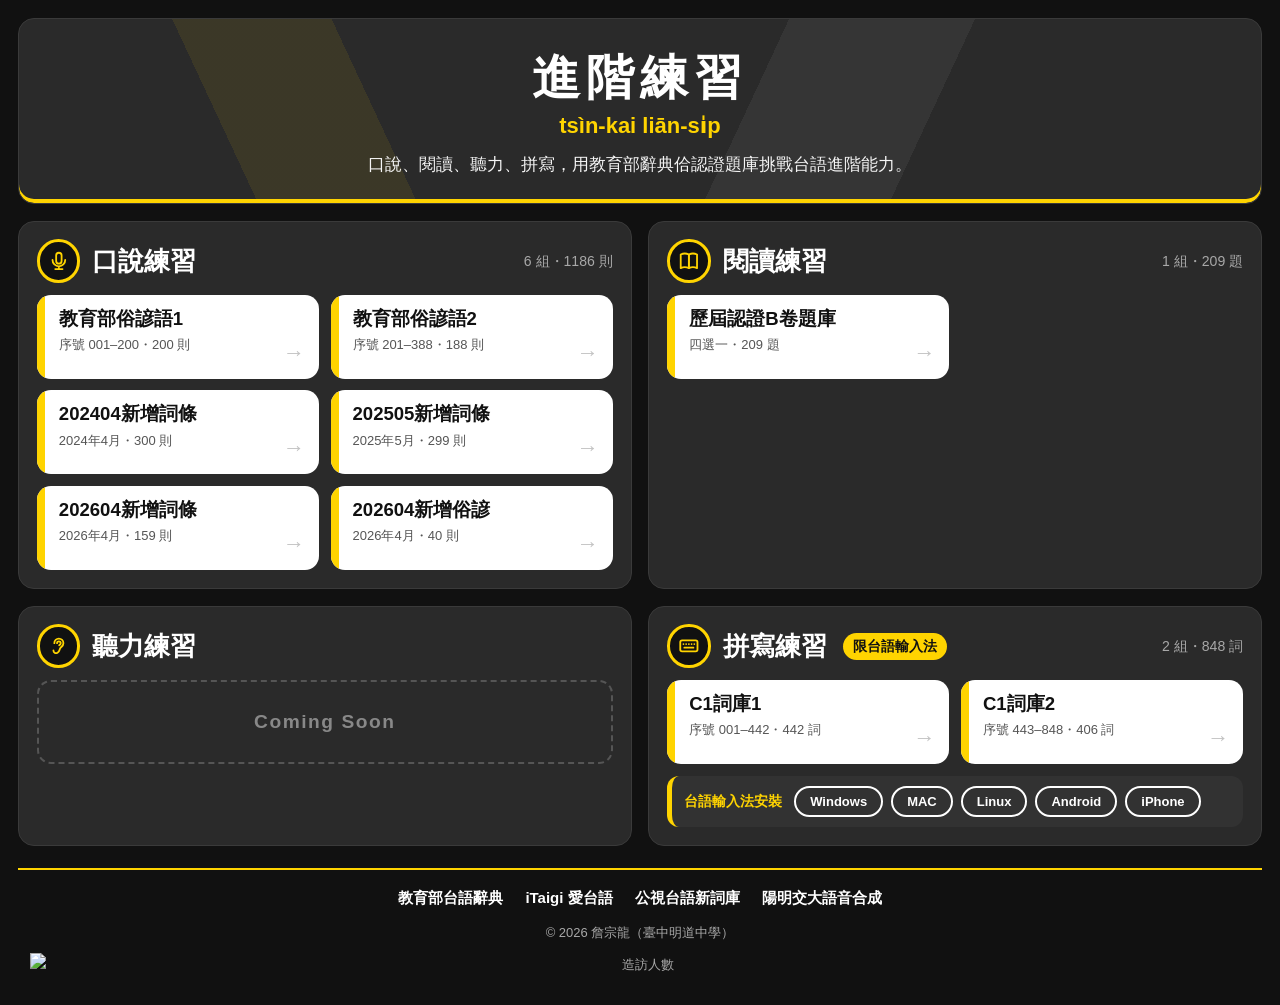
==== index.html @ 03db91c3 "進階練習 v1：從 Google Sites 移植口說／閱讀／拼寫九個練習，黑黃白主視覺入口與遊戲頁 Co-Authored-By: Claude Opus 5.5 <noreply@anthropi" ====
<!DOCTYPE html>
<!--
  【著作權聲明】
  進階練習 — 宗龍的台語課「進階練習」入口：口說、閱讀、聽力、拼寫
  各練習之詞條、俗諺與錄音參考教育部《臺灣台語常用詞辭典》，其著作權屬原權利人。
  本網頁之程式碼、版面與教案設計 Copyright © 2026 詹宗龍（臺中明道中學）. All rights reserved.
  僅供非營利之教育教學使用；未經著作權人書面授權，不得重製、改作、散布或修改本網頁之全部或一部分。
-->
<html lang="zh-TW">
<head>
<meta charset="UTF-8">
<meta name="viewport" content="width=device-width, initial-scale=1.0">
<meta name="author" content="詹宗龍（臺中明道中學）">
<meta name="copyright" content="© 2026 詹宗龍（臺中明道中學）。保留一切權利。">
<meta name="description" content="宗龍的台語課 進階練習：教育部俗諺語、辭典新增詞條口說練習，歷屆認證B卷閱讀，C1詞庫拼寫。">
<title>進階練習｜宗龍的台語課</title>
<link rel="icon" href="data:image/svg+xml,%3Csvg xmlns=%22http://www.w3.org/2000/svg%22 viewBox=%220 0 64 64%22%3E%3Crect width=%2264%22 height=%2264%22 rx=%2212%22 fill=%22%23111%22/%3E%3Crect x=%224%22 y=%224%22 width=%2256%22 height=%2256%22 rx=%2210%22 fill=%22none%22 stroke=%22%23FFD400%22 stroke-width=%224%22/%3E%3Ctext x=%2232%22 y=%2246%22 font-size=%2234%22 font-weight=%22700%22 text-anchor=%22middle%22 fill=%22%23FFD400%22%3E%E9%80%B2%3C/text%3E%3C/svg%3E">
<link href="https://tauhu.tw/tauhu-oo.css" rel="stylesheet">
<style>
:root{--black:#111111;--yellow:#FFD400;--white:#FFFFFF;--gray:#2A2A2A;--light:#F5F5F5;--muted:#A8A8A8}
*{box-sizing:border-box}
html,body{margin:0}
body{background:var(--black);color:var(--white);font-family:'tauhu-oo',"Noto Sans TC","Microsoft JhengHei","PingFang TC",sans-serif;line-height:1.5}
.wrap{width:100%;max-width:none;margin:0;padding:clamp(10px,1.4vw,28px)}
header.top{position:relative;overflow:hidden;text-align:center;padding:clamp(16px,2.4vw,34px) 14px clamp(14px,2vw,28px);border-radius:16px;
  background:linear-gradient(115deg,transparent 0 58%,rgba(255,255,255,.05) 58% 72%,transparent 72%),linear-gradient(245deg,transparent 0 70%,rgba(255,212,0,.08) 70% 82%,transparent 82%),var(--gray);
  border:1px solid #3a3a3a;box-shadow:inset 0 -4px 0 var(--yellow)}
header.top h1{margin:0;font-size:clamp(30px,5vw,48px);font-weight:900;line-height:1.15;letter-spacing:.12em}
header.top .roma{display:block;margin-top:4px;color:var(--yellow);font-weight:700;font-size:clamp(15px,2.2vw,22px)}
header.top p{margin:10px auto 0;max-width:46em;color:var(--light);font-size:clamp(14px,1.6vw,17px);text-wrap:balance}
.ph{display:inline-block}
.cats{display:grid;grid-template-columns:repeat(2,minmax(0,1fr));gap:clamp(12px,1.3vw,24px);margin-top:clamp(12px,1.3vw,24px)}
.cat{background:var(--gray);border:1px solid #3a3a3a;border-radius:16px;padding:clamp(14px,1.4vw,26px);display:flex;flex-direction:column;gap:12px}
.cat h2{display:flex;align-items:center;gap:12px;margin:0;font-size:clamp(20px,2vw,30px);font-weight:900}
.cat h2 .ic{flex:none;width:clamp(42px,3.4vw,60px);height:clamp(42px,3.4vw,60px);border-radius:50%;background:var(--black);border:3px solid var(--yellow);display:grid;place-items:center}
.cat h2 .ic svg{width:58%;height:58%;fill:none;stroke:var(--yellow);stroke-width:2;stroke-linecap:round;stroke-linejoin:round}
.cat h2 .n{margin-left:auto;color:var(--muted);font-size:.55em;font-weight:400}
.badge{display:inline-block;background:var(--yellow);color:var(--black);font-size:.55em;font-weight:900;padding:3px 10px;border-radius:999px;margin-left:4px}
.list{display:grid;grid-template-columns:repeat(auto-fill,minmax(clamp(200px,15vw,320px),1fr));gap:clamp(8px,.9vw,16px)}
a.card{position:relative;display:flex;flex-direction:column;gap:4px;min-height:84px;padding:12px 40px 12px 22px;border-radius:14px;background:var(--white);color:var(--black);
  text-decoration:none;transition:transform .15s,background .15s,box-shadow .15s;overflow:hidden}
a.card::before{content:"";position:absolute;left:0;top:0;bottom:0;width:8px;background:var(--yellow)}
a.card .t{font-size:clamp(18px,1.45vw,28px);font-weight:900;line-height:1.3}
a.card .s{font-size:clamp(13px,.95vw,18px);color:#555}
a.card .go{position:absolute;right:14px;bottom:10px;font-size:22px;opacity:.25}
a.card:hover,a.card:focus-visible{transform:translateY(-4px);background:var(--yellow);box-shadow:0 10px 22px rgba(0,0,0,.45);outline:none}
a.card:hover .s{color:#333}
.soon{display:flex;align-items:center;justify-content:center;min-height:84px;border:2px dashed #555;border-radius:14px;color:#888;font-size:clamp(18px,1.5vw,28px);font-weight:900;letter-spacing:.08em}
.ime{display:flex;flex-wrap:wrap;align-items:center;gap:8px;padding:10px 12px;border-radius:12px;background:rgba(255,255,255,.04);border-left:5px solid var(--yellow)}
.ime .lb{font-weight:900;color:var(--yellow);margin-right:4px;font-size:clamp(14px,1vw,19px)}
.ime a{border:2px solid var(--white);color:var(--white);text-decoration:none;font-weight:700;font-size:clamp(13px,.95vw,17px);padding:4px 14px;border-radius:999px;transition:background .15s,color .15s}
.ime a:hover{background:var(--white);color:var(--black)}
footer{margin-top:22px;padding:14px 12px 4px;border-top:2px solid var(--yellow);color:var(--muted);font-size:13px;line-height:1.8;text-align:center}
.links{display:flex;flex-wrap:wrap;justify-content:center;gap:8px 22px;margin-bottom:8px}
.links a{color:var(--white);font-size:clamp(15px,1vw,19px);font-weight:700;text-decoration:none;border-bottom:2px solid transparent}
.links a:hover{color:var(--yellow);border-bottom-color:var(--yellow)}
.counter{display:block;margin:8px auto 0;height:30px}
@media (max-width:900px){.cats{grid-template-columns:1fr}}
@media (max-width:520px){.list{grid-template-columns:1fr}a.card{min-height:70px}}
</style>
</head>
<body>
<div class="wrap">
  <header class="top">
    <h1>進階練習</h1>
    <span class="roma">tsìn-kai liān-si̍p</span>
    <p><span class="ph">口說、閱讀、聽力、拼寫，</span><span class="ph">用教育部辭典佮認證題庫</span><span class="ph">挑戰台語進階能力。</span></p>
  </header>
  <div class="cats">
  <section class="cat" id="speak">
    <h2><span class="ic"><svg viewBox="0 0 24 24"><path d="M12 3a3 3 0 0 1 3 3v6a3 3 0 0 1-6 0V6a3 3 0 0 1 3-3z"/><path d="M5 11a7 7 0 0 0 14 0M12 18v3M8 21h8"/></svg></span>口說練習<span class="n">6 組・1186 則</span></h2>
    <div class="list">
      <a class="card" href="speak/proverb-1.html"><span class="t">教育部俗諺語1</span><span class="s">序號 001–200・200 則</span><span class="go">→</span></a>
      <a class="card" href="speak/proverb-2.html"><span class="t">教育部俗諺語2</span><span class="s">序號 201–388・188 則</span><span class="go">→</span></a>
      <a class="card" href="speak/new-202404.html"><span class="t">202404新增詞條</span><span class="s">2024年4月・300 則</span><span class="go">→</span></a>
      <a class="card" href="speak/new-202505.html"><span class="t">202505新增詞條</span><span class="s">2025年5月・299 則</span><span class="go">→</span></a>
      <a class="card" href="speak/new-202604.html"><span class="t">202604新增詞條</span><span class="s">2026年4月・159 則</span><span class="go">→</span></a>
      <a class="card" href="speak/proverb-202604.html"><span class="t">202604新增俗諺</span><span class="s">2026年4月・40 則</span><span class="go">→</span></a>
    </div>
  </section>
  <section class="cat" id="read">
    <h2><span class="ic"><svg viewBox="0 0 24 24"><path d="M3 5c3-1.5 6-1.5 9 0v15c-3-1.5-6-1.5-9 0z"/><path d="M21 5c-3-1.5-6-1.5-9 0v15c3-1.5 6-1.5 9 0z"/></svg></span>閱讀練習<span class="n">1 組・209 題</span></h2>
    <div class="list">
      <a class="card" href="read/cert-b-1.html"><span class="t">歷屆認證B卷題庫</span><span class="s">四選一・209 題</span><span class="go">→</span></a>
    </div>
  </section>
  <section class="cat" id="listen">
    <h2><span class="ic"><svg viewBox="0 0 24 24"><path d="M7 9a5 5 0 0 1 10 0c0 3-2.5 4-3.5 5.5S13 18 10.5 19.5 6 19 6 17"/><path d="M10 9a2 2 0 0 1 4 0c0 1.2-1 1.6-1.6 2.3"/></svg></span>聽力練習</h2>
    <div class="soon">Coming Soon</div>
  </section>
  <section class="cat" id="spell">
    <h2><span class="ic"><svg viewBox="0 0 24 24"><rect x="2.5" y="6" width="19" height="12" rx="2"/><path d="M6 10h.01M9 10h.01M12 10h.01M15 10h.01M18 10h.01M7 14h10"/></svg></span>拼寫練習<span class="badge">限台語輸入法</span><span class="n">2 組・848 詞</span></h2>
    <div class="list">
      <a class="card" href="spell/c1-1.html"><span class="t">C1詞庫1</span><span class="s">序號 001–442・442 詞</span><span class="go">→</span></a>
      <a class="card" href="spell/c1-2.html"><span class="t">C1詞庫2</span><span class="s">序號 443–848・406 詞</span><span class="go">→</span></a>
    </div>
    <div class="ime"><span class="lb">台語輸入法安裝</span><a href="http://language.moe.gov.tw/sujip/EduTaigi-v1.3.2.0.zip" target="_blank" rel="noopener">Windows</a><a href="http://language.moe.gov.tw/sujip/TaiwaneseTaigi-1.6.1.147.dmg" target="_blank" rel="noopener">MAC</a><a href="http://language.moe.gov.tw/sujip/tlim2.tar.gz" target="_blank" rel="noopener">Linux</a><a href="https://play.google.com/store/apps/details?id=tw.moe.taiwanese.taigi&hl=zh_TW" target="_blank" rel="noopener">Android</a><a href="https://apps.apple.com/tw/app/%E5%8F%B0%E8%AA%9E%E8%BC%B8%E5%85%A5%E6%B3%95/id6758265944" target="_blank" rel="noopener">iPhone</a></div>
  </section>
  </div>
  <footer>
    <div class="links"><a href="https://sutian.moe.edu.tw/zh-hant/" target="_blank" rel="noopener">教育部台語辭典</a><a href="https://itaigi.tw/k/%E5%8F%B0%E8%AA%9E/" target="_blank" rel="noopener">iTaigi 愛台語</a><a href="https://www.taigitv.org.tw/taigi-words" target="_blank" rel="noopener">公視台語新詞庫</a><a href="http://tts001.ivoice.tw:8804/" target="_blank" rel="noopener">陽明交大語音合成</a></div>
    <div>© 2026 詹宗龍（臺中明道中學）</div>
    <img class="counter" src="https://visitcounter.charliemoomoo.workers.dev/badge/tsongliongtaigi" alt="造訪人數">
  </footer>
</div>
</body>
</html>
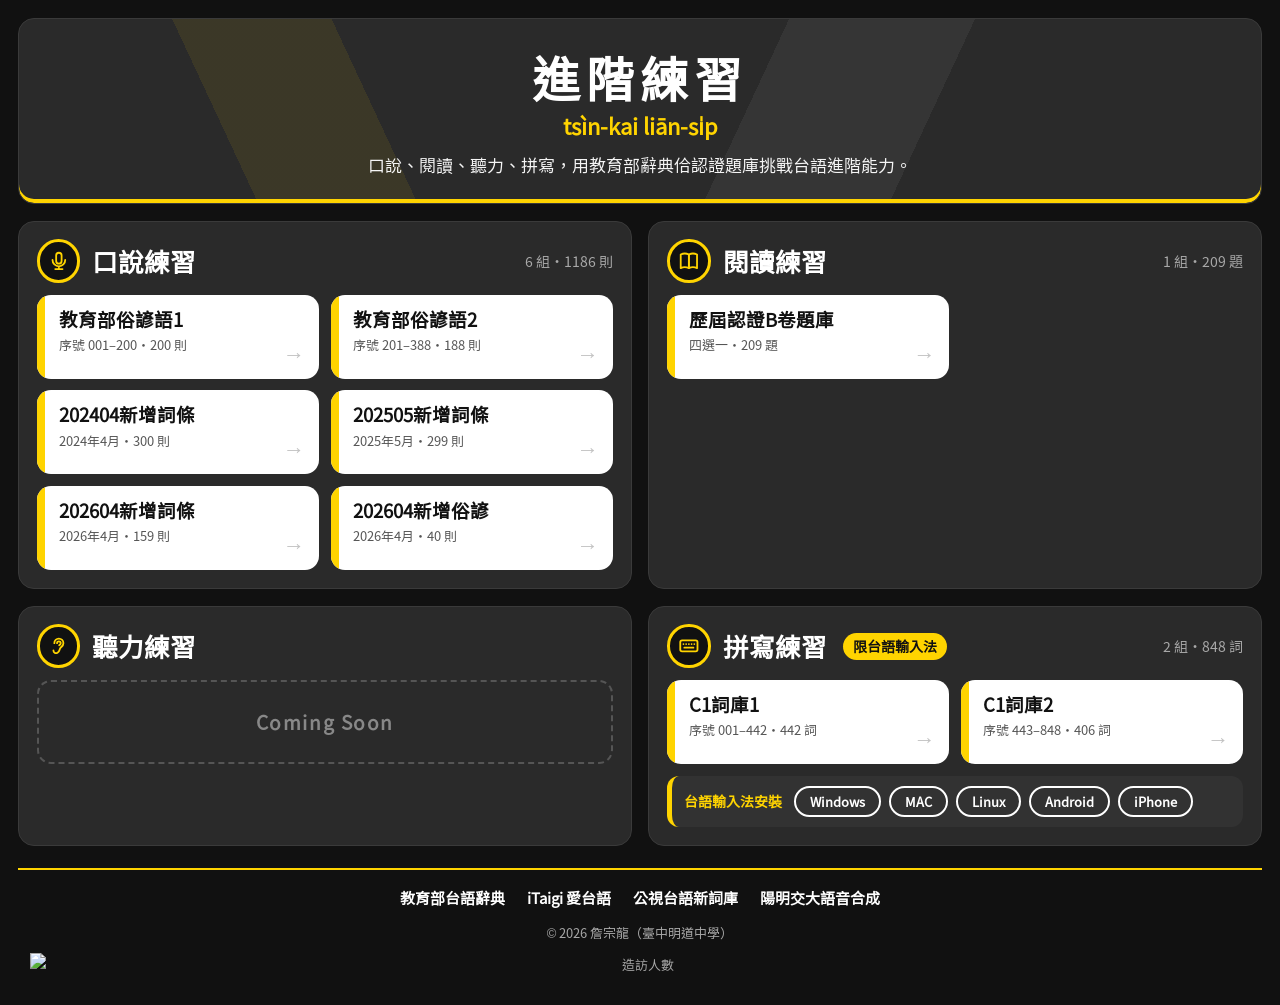
==== commit 0bd64f9c: "v3：關鍵詞拿掉底線、Sites 嵌入時錄音改開新分頁（停在同題）、手機版面放寬、全站豆腐烏子集字型 Co-Authored-By: Claude Opus 5.5 <noreply@anthropi" ====
--- a/index.html
+++ b/index.html
@@ -3,6 +3,7 @@
   【著作權聲明】
   進階練習 — 宗龍的台語課「進階練習」入口：口說、閱讀、聽力、拼寫
   各練習之詞條、俗諺與錄音參考教育部《臺灣台語常用詞辭典》，其著作權屬原權利人。
+  字型：豆腐烏 Tauhu Oo 20.05 子集（https://tauhu.tw/ ，SIL Open Font License 1.1，見 fonts/OFL.txt），全站文字一律使用。
   本網頁之程式碼、版面與教案設計 Copyright © 2026 詹宗龍（臺中明道中學）. All rights reserved.
   僅供非營利之教育教學使用；未經著作權人書面授權，不得重製、改作、散布或修改本網頁之全部或一部分。
 -->
@@ -15,12 +16,14 @@
 <meta name="description" content="宗龍的台語課 進階練習：教育部俗諺語、辭典新增詞條口說練習，歷屆認證B卷閱讀，C1詞庫拼寫。">
 <title>進階練習｜宗龍的台語課</title>
 <link rel="icon" href="data:image/svg+xml,%3Csvg xmlns=%22http://www.w3.org/2000/svg%22 viewBox=%220 0 64 64%22%3E%3Crect width=%2264%22 height=%2264%22 rx=%2212%22 fill=%22%23111%22/%3E%3Crect x=%224%22 y=%224%22 width=%2256%22 height=%2256%22 rx=%2210%22 fill=%22none%22 stroke=%22%23FFD400%22 stroke-width=%224%22/%3E%3Ctext x=%2232%22 y=%2246%22 font-size=%2234%22 font-weight=%22700%22 text-anchor=%22middle%22 fill=%22%23FFD400%22%3E%E9%80%B2%3C/text%3E%3C/svg%3E">
+<link rel="preload" href="fonts/tauhu-site.woff2" as="font" type="font/woff2" crossorigin>
+<link rel="stylesheet" href="fonts/tauhu-site.css">
 <link href="https://tauhu.tw/tauhu-oo.css" rel="stylesheet">
 <style>
 :root{--black:#111111;--yellow:#FFD400;--white:#FFFFFF;--gray:#2A2A2A;--light:#F5F5F5;--muted:#A8A8A8}
 *{box-sizing:border-box}
 html,body{margin:0}
-body{background:var(--black);color:var(--white);font-family:'tauhu-oo',"Noto Sans TC","Microsoft JhengHei","PingFang TC",sans-serif;line-height:1.5}
+body{background:var(--black);color:var(--white);font-family:"TauhuSite",'tauhu-oo',"Noto Sans TC","Microsoft JhengHei","PingFang TC",sans-serif;line-height:1.5}
 .wrap{width:100%;max-width:none;margin:0;padding:clamp(10px,1.4vw,28px)}
 header.top{position:relative;overflow:hidden;text-align:center;padding:clamp(16px,2.4vw,34px) 14px clamp(14px,2vw,28px);border-radius:16px;
   background:linear-gradient(115deg,transparent 0 58%,rgba(255,255,255,.05) 58% 72%,transparent 72%),linear-gradient(245deg,transparent 0 70%,rgba(255,212,0,.08) 70% 82%,transparent 82%),var(--gray);
--- a/fonts/tauhu-site.css
+++ b/fonts/tauhu-site.css
@@ -0,0 +1,4 @@
+/*! fonts/tauhu-site.css — 進階練習全站字型 — © 2026 詹宗龍（臺中明道中學）
+ * 字型：豆腐烏 Tauhu Oo 20.05 子集（https://tauhu.tw/ ，SIL Open Font License 1.1，見 OFL.txt），子集另名 TauhuSite。 */
+@font-face{font-family:"TauhuSite";src:url(tauhu-site.woff2) format("woff2");font-weight:400;font-style:normal;font-display:block;
+  unicode-range:U+20-7E,U+C0,U+C2,U+CD-CE,U+D2,U+D4,U+E0-E2,U+E8-EA,U+EC-EE,U+F2-F4,U+F9-FB,U+100-101,U+112-113,U+12B,U+144,U+14C-14D,U+16A-16B,U+1F9,U+300,U+302,U+304,U+306,U+30B-30D,U+358,U+2013-2014,U+201C-201D,U+2026,U+2500,U+3001-3002,U+3008-3011,U+30FB,U+3127,U+3909,U+39D2,U+39E3,U+3F4E,U+4010,U+4180,U+4599,U+4625,U+463C,U+4E00-4E01,U+4E03,U+4E08-4E0B,U+4E0D,U+4E10-4E11,U+4E14,U+4E16,U+4E18-4E19,U+4E1F,U+4E26,U+4E2A,U+4E2D,U+4E32,U+4E38,U+4E3B,U+4E43,U+4E45,U+4E48,U+4E4B,U+4E4E-4E4F,U+4E52-4E53,U+4E56,U+4E58-4E59,U+4E5D-4E5F,U+4E69,U+4E73,U+4E7E,U+4E82,U+4E86,U+4E88,U+4E8B-4E8C,U+4E91-4E92,U+4E94-4E95,U+4E9B,U+4E9E,U+4EA1,U+4EA4,U+4EA6,U+4EAB-4EAE,U+4EBA,U+4EC0-4EC1,U+4EC6-4EC7,U+4ECA-4ECB,U+4ECD,U+4ED4,U+4ED6-4ED9,U+4EDD,U+4EE3-4EE5,U+4EF0,U+4EF2,U+4EF6,U+4EFB,U+4EFD,U+4EFF,U+4F01,U+4F0A,U+4F0D,U+4F0F,U+4F11,U+4F19,U+4F28,U+4F2F,U+4F34,U+4F36,U+4F38,U+4F3A,U+4F3C,U+4F46-4F48,U+4F4D-4F51,U+4F54-4F55,U+4F57,U+4F5B-4F5C,U+4F60,U+4F63,U+4F6C,U+4F6E,U+4F73,U+4F75,U+4F7B,U+4F7F,U+4F83,U+4F86,U+4F8B,U+4F8D,U+4F97,U+4F9B,U+4F9D,U+4FAE,U+4FBF,U+4FC2-4FC3,U+4FCA,U+4FCD,U+4FCF-4FD0,U+4FD7,U+4FDD,U+4FE1,U+4FEE,U+4FF1,U+4FF3,U+4FF8,U+5006,U+5009,U+500B,U+500D,U+5011-5012,U+5014-5016,U+5018-501A,U+501F,U+5026,U+5028-5029,U+502F,U+503C,U+5047,U+504C,U+504F,U+505A,U+505C-505E,U+5065,U+5074-5077,U+507D,U+5085,U+508D,U+5091,U+5098-5099,U+50A2,U+50B1-50B3,U+50B5,U+50B7,U+50BB,U+50BE,U+50C5,U+50CF,U+50D1,U+50D5,U+50E5,U+50E7,U+50EB,U+50ED,U+50F1,U+50F9,U+50FB,U+5100,U+5102,U+5104,U+5109,U+511F,U+512A,U+5132-5133,U+513C,U+5141,U+5143-5145,U+5147-5149,U+514B-514D,U+5152,U+515C,U+5165,U+5167-5169,U+516B-516E,U+5171,U+5175-5178,U+517C,U+5180,U+5187,U+518A,U+518D,U+5192,U+5197,U+51A0,U+51A4-51A5,U+51AC,U+51B0,U+51B7,U+51C6,U+51CA-51CD,U+51DD,U+51E1,U+51F0,U+51F6,U+51F8-51FA,U+5200-5201,U+5206-5208,U+5211-5212,U+5217,U+521D,U+5223-5225,U+5229,U+5230,U+5236,U+523A-523B,U+5241,U+5243,U+5247,U+5249-524B,U+524D-524E,U+5254,U+5256,U+525B,U+525D,U+5269-526A,U+526E-526F,U+5272,U+5275,U+527E,U+5283,U+5287-5288,U+5291,U+529B,U+529F-52A0,U+52A3,U+52A9-52AA,U+52C1,U+52C7,U+52C9,U+52D2,U+52D5,U+52D8-52D9,U+52DD-52DE,U+52E2,U+52E4-52E5,U+52F5,U+52F8,U+52FB-52FC,U+52FE-52FF,U+5305,U+530F,U+5316-5317,U+5319,U+5320,U+532A,U+532F,U+5339,U+533C,U+5340-5341,U+5343,U+5347-5348,U+534A,U+534C,U+5352,U+5354,U+5357,U+535A,U+535C,U+5360-5361,U+536F-5371,U+5373,U+5375,U+5377-5378,U+537B,U+537F,U+5384,U+539A,U+539D,U+539F,U+53AD,U+53B2,U+53BB,U+53C3,U+53C8,U+53CA-53CB,U+53CD,U+53D4,U+53D6-53D7,U+53DB,U+53E3-53E6,U+53E8-53F0,U+53F2-53F3,U+53F8,U+5401,U+5403-5404,U+5406,U+5408-540A,U+540C-540D,U+540F-5411,U+541B,U+541D-5420,U+5426-5427,U+5429,U+542B,U+542D,U+5435,U+5438-5439,U+543B-543C,U+5440,U+5442,U+5446,U+5448,U+544A,U+5454,U+5462,U+5468,U+5473-5475,U+5478,U+547B-547E,U+5484,U+5487,U+548C,U+5490,U+5492,U+5496,U+549A,U+54A7,U+54AA,U+54AC,U+54B1,U+54B3,U+54BE,U+54C0-54C1,U+54C4,U+54C7,U+54C9,U+54D6,U+54E1,U+54E5-54E6,U+54E8-54EA,U+54ED,U+54FA,U+54FC,U+5505,U+5507,U+550C,U+550F-5510,U+551A,U+552C,U+552E-552F,U+5531,U+5538,U+5543,U+5546,U+5549-554A,U+554F,U+555E-555F,U+5561,U+5564-5566,U+557C,U+5584,U+5587,U+5589-558C,U+5591,U+5594,U+5598-559A,U+559C-559D,U+55A7,U+55AA,U+55AC,U+55AE,U+55BB,U+55C4,U+55C7,U+55CE,U+55D9,U+55E1,U+55E4,U+55E6,U+55F9,U+55FD,U+5606,U+5609,U+5610,U+5616-5617,U+561B,U+561F,U+5629,U+562E,U+5632,U+5634,U+5639,U+5641,U+564C,U+5653,U+5657,U+5662,U+5668,U+566A,U+5671,U+5674,U+5679,U+567C,U+5687,U+5699,U+56A8,U+56B4,U+56B7,U+56BC,U+56BE,U+56C2,U+56C9-56CA,U+56DA-56DB,U+56DD-56DE,U+56E0-56E1,U+56E4-56E5,U+56EB,U+56F0,U+56F7,U+56FA,U+5707-5708,U+570B,U+570D,U+5712-5713,U+5716,U+5718,U+571F,U+5728,U+5730,U+5733,U+573E,U+5747,U+574E,U+5750-5751,U+5761,U+5766,U+5771,U+5775,U+5777,U+5782-5783,U+578B,U+57A0,U+57A2,U+57AE,U+57BA,U+57CB,U+57CE,U+57D4-57D5,U+57DF-57E0,U+57E4,U+57F7,U+57F9-57FA,U+57FD,U+5802,U+5805-5806,U+5824,U+582A,U+5831,U+5834-5835,U+584A,U+584C,U+5851,U+5854,U+5857-5858,U+585A,U+585E,U+586B,U+586D,U+5875,U+5883,U+5885,U+5893,U+5898,U+589C,U+589E,U+58A8-58A9,U+58BE,U+58C1,U+58D3,U+58D8-58D9,U+58DE,U+58E4,U+58EB,U+58EF,U+58FA,U+58FD,U+590F,U+5915-5916,U+591A,U+591C,U+5920,U+5922,U+5925,U+5927,U+5929-592B,U+592D-592F,U+5931,U+593E,U+5945,U+5947-5949,U+594F,U+5951,U+5954-5955,U+5957,U+5962,U+5967,U+596A,U+596E,U+5973-5974,U+5976,U+5978-5979,U+597D,U+5982,U+5984,U+5997,U+5999,U+599D,U+59A5,U+59A8,U+59B9,U+59BB,U+59BE,U+59C6,U+59CA-59CB,U+59D0-59D3,U+59D8,U+59E3,U+59E8,U+59FB,U+59FF,U+5A01,U+5A17-5A18,U+5A1F,U+5A29,U+5A36,U+5A46,U+5A49,U+5A5A,U+5A62,U+5A66,U+5A6A,U+5A78,U+5A7F,U+5A92,U+5AA0,U+5AB3,U+5ABD,U+5AC1,U+5ACC,U+5AE3,U+5AE9,U+5B08,U+5B0C,U+5B2D,U+5B30,U+5B38,U+5B50-5B51,U+5B53-5B54,U+5B57-5B58,U+5B5D,U+5B63-5B64,U+5B69,U+5B6B,U+5B75,U+5B78,U+5B7D,U+5B83,U+5B85,U+5B87-5B89,U+5B8B-5B8C,U+5B8F,U+5B95,U+5B97-5B9C,U+5BA2-5BA4,U+5BAE,U+5BB0,U+5BB3-5BB4,U+5BB6,U+5BB9,U+5BBF,U+5BC4-5BC6,U+5BCC,U+5BD2,U+5BDF,U+5BE1-5BE2,U+5BE6-5BE7,U+5BE9,U+5BEB-5BEC,U+5BF5-5BF6,U+5BF8,U+5BFA,U+5C04,U+5C07-5C08,U+5C0A-5C0B,U+5C0D-5C0F,U+5C11,U+5C16,U+5C1A,U+5C24,U+5C2A,U+5C31,U+5C3A-5C3B,U+5C3E-5C41,U+5C45-5C46,U+5C48,U+5C4B,U+5C4D-5C4F,U+5C51,U+5C55,U+5C58,U+5C64,U+5C6C,U+5C6F,U+5C71,U+5CAB,U+5CB8,U+5CC7,U+5CD2,U+5CD9,U+5CF0,U+5CF6,U+5CFD,U+5D01,U+5D07,U+5D0E,U+5D19,U+5D29,U+5D4C,U+5D84,U+5D87,U+5DBA,U+5DBC,U+5DDD-5DDE,U+5DE1-5DE2,U+5DE5-5DE7,U+5DEB,U+5DEE,U+5DF1-5DF2,U+5DF4,U+5DF7,U+5DFE,U+5E02-5E03,U+5E06,U+5E0C,U+5E15-5E16,U+5E1D,U+5E2B,U+5E2D,U+5E33,U+5E36,U+5E38,U+5E3D,U+5E45,U+5E4C,U+5E54,U+5E5F,U+5E63,U+5E6B,U+5E72-5E74,U+5E78-5E79,U+5E7B-5E7E,U+5E84,U+5E87,U+5E8A,U+5E8F,U+5E95,U+5E97,U+5E9C,U+5EA6-5EA7,U+5EAB,U+5EAD,U+5EB7-5EB8,U+5EC9,U+5EDA,U+5EDF-5EE0,U+5EE2-5EE3,U+5EF3,U+5EF6,U+5EFA,U+5F04,U+5F0A,U+5F0F,U+5F13,U+5F15,U+5F1F,U+5F26,U+5F31,U+5F35,U+5F37,U+5F46,U+5F48,U+5F4E,U+5F54,U+5F59,U+5F62,U+5F69,U+5F70-5F71,U+5F7C,U+5F80,U+5F85,U+5F88,U+5F8B-5F8C,U+5F91-5F92,U+5F97,U+5F99,U+5F9B,U+5F9E,U+5FA9-5FAA,U+5FAE,U+5FB5,U+5FB7,U+5FB9,U+5FC3,U+5FC5,U+5FCC-5FCD,U+5FD7-5FD9,U+5FDD,U+5FE0,U+5FEA-5FEB,U+5FF5,U+5FFD,U+600E-600F,U+6012,U+6015,U+601D,U+6020,U+6025-6028,U+602A,U+602F,U+6041,U+6046,U+604D,U+6050,U+6062,U+6065,U+6068-6069,U+606C-606D,U+606F-6070,U+6085,U+6089,U+608D,U+6094,U+609F-60A0,U+60A3,U+60A8,U+60B2,U+60B6,U+60B8,U+60BD-60BE,U+60C5,U+60CB,U+60D1,U+60DC,U+60E0-60E1,U+60E6,U+60F0-60F1,U+60F3,U+60F9-60FA,U+6101,U+6108-6109,U+610F,U+611A-611B,U+611F,U+6144,U+6148,U+614B-614C,U+614E,U+6155,U+6158,U+615A,U+6162-6163,U+6167-6168,U+616E,U+6170,U+6177,U+617C,U+617E,U+6182,U+6190-6191,U+61A8,U+61B6,U+61BE,U+61C2,U+61C7,U+61C9-61CA,U+61DF,U+61E6,U+61F2,U+61F6-61F8,U+61FC,U+6200,U+6207,U+6210-6212,U+6216,U+621A,U+622A,U+6230,U+6232,U+6234,U+6236,U+623D-6241,U+624B,U+624D-624E,U+6252-6253,U+6258,U+625B,U+625E,U+6263,U+626D-626F,U+6272,U+6274,U+6276,U+6279,U+627E-6280,U+6284,U+628A,U+6290-6293,U+6295-6298,U+62AB-62AC,U+62B1,U+62B5,U+62B9,U+62BC-62BE,U+62C2,U+62C4,U+62C6-62C9,U+62CB-62CE,U+62D0-62D2,U+62D4,U+62D6-62DC,U+62EC-62EF,U+62F3,U+62FC,U+62FE-62FF,U+6301,U+6307-6309,U+6310-6311,U+6314-6316,U+6328,U+632A-632B,U+632F,U+6335,U+633A,U+633D-633E,U+6345,U+6349,U+634B-634C,U+634E-6350,U+6352,U+6354-6355,U+6358-6359,U+6367-6368,U+636E,U+6372,U+6377,U+637D-637E,U+6380,U+6382-6383,U+6388-6389,U+638C,U+6392,U+6396,U+6398-6399,U+639B,U+63A0-63A3,U+63A5,U+63A7-63AA,U+63B0,U+63C0,U+63C4,U+63CF-63D0,U+63D2,U+63DA-63DC,U+63E1,U+63E3-63E4,U+63EE,U+63F4,U+63F6,U+63F9,U+640D,U+6410,U+6413,U+6416-6417,U+641C,U+641E,U+6422,U+6426-6427,U+642A,U+642C-642D,U+6435-6436,U+6443,U+6452,U+6454,U+6458,U+6460,U+6469,U+6475,U+6478,U+647A-647B,U+6482,U+6486-6488,U+648B,U+6490,U+6492-6493,U+6495,U+6499-649A,U+649E,U+64A3,U+64A5,U+64AB,U+64AD-64AE,U+64B0,U+64BF,U+64C1,U+64C5,U+64C7,U+64CA-64CB,U+64CD-64CE,U+64D2,U+64D4,U+64D8,U+64DA,U+64E0,U+64E2,U+64E6,U+64F1-64F2,U+64F4,U+64FA,U+64FE,U+6500,U+650F,U+6511,U+6514-6515,U+6518,U+651D,U+6522,U+6524,U+652A,U+652C,U+652F,U+6536,U+6539,U+653E-653F,U+6545-6546,U+6548,U+654F,U+6551,U+6557-6559,U+6562-6563,U+6566,U+6568,U+656C,U+6571-6572,U+6574-6575,U+6577-6578,U+6582,U+6587,U+6597,U+6599,U+659C,U+659F,U+65A4,U+65A7,U+65AC,U+65B0,U+65B7,U+65B9,U+65BC-65BD,U+65C1,U+65C5,U+65CB,U+65CF,U+65D7,U+65E2,U+65E5-65E6,U+65E9,U+65F1,U+65FA,U+6606,U+660E-660F,U+6613-6614,U+661F-6620,U+6625,U+6628,U+662D,U+662F,U+6642-6643,U+664F,U+6652,U+665A,U+665D,U+665F,U+6661,U+6668,U+666C,U+666E-666F,U+6674,U+667A,U+6687-6688,U+6691,U+6696-6697,U+669D,U+66A2,U+66AB,U+66B4,U+66C6,U+66C9,U+66DD,U+66E0,U+66EC,U+66F2-66F4,U+66F7-66F8,U+66FE-6700,U+6703,U+6708-6709,U+670B,U+670D,U+6712,U+6717,U+671B,U+671D,U+671F,U+6728,U+672A-672C,U+6731,U+6735,U+673D,U+674E,U+6750-6751,U+675C,U+675F,U+676D,U+676F,U+6771,U+677E-677F,U+6789,U+678B,U+6790,U+6795,U+6797,U+679A,U+679C-679D,U+67AF,U+67B5-67B7,U+67C4,U+67D0-67D1,U+67D3-67D4,U+67E2,U+67E5,U+67EF,U+67F1,U+67F3-67F5,U+67FF,U+6817,U+6821,U+682A,U+6839,U+683C-683D,U+6842-6843,U+6846,U+6848,U+684C,U+686E,U+6876,U+6878,U+6881,U+6885,U+6894,U+689D,U+689F,U+68A2,U+68A8,U+68AD,U+68AF,U+68C4,U+68C9,U+68CB,U+68CD,U+68D2,U+68D8,U+68DA,U+68DF,U+68F1,U+68F5,U+68FA,U+6905,U+690D-690E,U+6957,U+695A,U+695D-695E,U+696D,U+6975,U+6982,U+6995,U+699C,U+69AB,U+69AE,U+69B4,U+69C1,U+69CB,U+69CD,U+69D0,U+69D3,U+69FD,U+69FF,U+6A01-6A02,U+6A13,U+6A19,U+6A21,U+6A23,U+6A38-6A39,U+6A4B,U+6A50,U+6A58,U+6A5B,U+6A5F,U+6A61-6A62,U+6A6B,U+6A94,U+6AA2,U+6AAC,U+6AB8,U+6AC3,U+6AE5,U+6AFA,U+6AFC,U+6B04,U+6B09-6B0A,U+6B12,U+6B20-6B21,U+6B23,U+6B32,U+6B36,U+6B39-6B3A,U+6B3D-6B3E,U+6B41,U+6B47,U+6B49,U+6B4C,U+6B55,U+6B61-6B67,U+6B6A,U+6B72,U+6B77-6B79,U+6B7B,U+6B83,U+6B86,U+6B8A,U+6B95-6B96,U+6B98,U+6BAF,U+6BB5,U+6BBA,U+6BBC,U+6BBF-6BC0,U+6BCB,U+6BCD,U+6BCF,U+6BD2,U+6BD4,U+6BDB,U+6BEB,U+6C05,U+6C0F,U+6C11,U+6C13,U+6C1B,U+6C23,U+6C27,U+6C34,U+6C38,U+6C41-6C42,U+6C57,U+6C59,U+6C5F-6C61,U+6C70,U+6C72,U+6C7A,U+6C7D,U+6C83,U+6C88-6C89,U+6C90,U+6C92-6C93,U+6C96,U+6C99,U+6C9B,U+6CAB,U+6CB3,U+6CB9,U+6CBB-6CBC,U+6CBE-6CBF,U+6CC1,U+6CC4-6CC5,U+6CC9,U+6CD5,U+6CDB,U+6CE1-6CE2,U+6CE5,U+6CE8,U+6CF3,U+6D04,U+6D0B,U+6D17-6D18,U+6D1E,U+6D29,U+6D32,U+6D3B,U+6D3E,U+6D41,U+6D61,U+6D69-6D6A,U+6D6E,U+6D77-6D79,U+6D88-6D89,U+6D8E,U+6DAF,U+6DB2,U+6DB5,U+6DB8,U+6DBC,U+6DCB,U+6DD8,U+6DDA,U+6DE1,U+6DE4,U+6DE8,U+6DEA,U+6DF1,U+6DF7,U+6DF9-6DFB,U+6E05,U+6E19,U+6E1B,U+6E20-6E21,U+6E23,U+6E2B-6E2C,U+6E2F,U+6E34,U+6E38,U+6E56,U+6E60,U+6E67,U+6E6E-6E6F,U+6E73,U+6E89,U+6E90,U+6E96,U+6E9C-6E9D,U+6EAA-6EAB,U+6EB6,U+6EBA,U+6EBC,U+6EC5,U+6EC7,U+6ECB-6ECC,U+6ED1,U+6ED3,U+6EEC,U+6EF2,U+6EF4,U+6EF7,U+6EFE-6EFF,U+6F02,U+6F06,U+6F09,U+6F0F,U+6F13-6F14,U+6F1A,U+6F22-6F23,U+6F2A-6F2B,U+6F32-6F33,U+6F38,U+6F51,U+6F54,U+6F5B,U+6F64,U+6F66,U+6F6E,U+6F70,U+6F72,U+6F80,U+6F84,U+6F88,U+6F8D,U+6FA1,U+6FA4,U+6FA9,U+6FB9,U+6FC0-6FC1,U+6FC3,U+6FD5,U+6FD8,U+6FDB,U+6FDF,U+6FEB,U+6FF1,U+7009,U+700F,U+703E,U+704C,U+7051,U+7058,U+7063,U+706B,U+7070,U+7076,U+707D,U+708A,U+708E,U+7092,U+7095,U+7099,U+70AB,U+70AD-70AE,U+70B0,U+70B8,U+70BA,U+70C8,U+70CC,U+70CF,U+70D8,U+70E4,U+70F9,U+711A,U+7121,U+7126,U+7131,U+7136,U+7149,U+714E,U+7159,U+715E,U+7160,U+7164,U+7166-7167,U+7169,U+716E,U+7184,U+718A,U+719F,U+71A5,U+71A8,U+71AC,U+71B1,U+71BE,U+71C3,U+71C8-71C9,U+71D2,U+71D5,U+71D9,U+71DC,U+71DF,U+71E5,U+71FC,U+71FF,U+7206,U+720D,U+7210,U+721B,U+722A,U+722C-722D,U+7236,U+7238,U+723A,U+723D-723F,U+7246-7248,U+724C,U+7259-725B,U+7260-7262,U+7267,U+7269,U+7272,U+7279,U+727D,U+7280-7281,U+7285,U+72A7,U+72AF,U+72C0,U+72C2,U+72D0,U+72D7,U+72E0-72E1,U+72FC-72FD,U+7316,U+731B-731C,U+7334,U+7336,U+7344-7345,U+734E,U+7368,U+7372,U+737B,U+7384,U+7387,U+7389,U+738B,U+73A9,U+73B2,U+73BB,U+73CD,U+73E0,U+73ED,U+73FE,U+7403,U+7406,U+7409,U+7435,U+744B,U+7455,U+745E,U+746F,U+7483,U+7487,U+74B0,U+74DC,U+74E0,U+74E3,U+74F6-74F7,U+750C,U+7515,U+7518,U+751A,U+751C,U+751F,U+7522,U+7525,U+7528,U+752D,U+7530-7533,U+7537,U+754C,U+754F,U+7559-755A,U+755C,U+7562,U+7565,U+756A-756B,U+7570,U+7576,U+7586,U+758A,U+758F,U+7591,U+7595,U+7599,U+75AB,U+75B2,U+75B5,U+75B9,U+75BC,U+75BE,U+75C0,U+75C2,U+75C5,U+75C7,U+75CA,U+75D5,U+75D8,U+75DA-75DB,U+75DF-75E0,U+75E2,U+75E7,U+75F0,U+7600,U+760B-760C,U+761F,U+7621,U+7626,U+7629,U+7630,U+763C,U+7640,U+7642,U+7652,U+7656-7657,U+7662,U+766E,U+7671,U+767B-767E,U+7682,U+7684,U+7686-7687,U+76AE,U+76BA,U+76BF,U+76C6,U+76C8,U+76CA,U+76DB,U+76E1,U+76E3-76E5,U+76EA,U+76EE-76EF,U+76F2,U+76F4,U+76F8-76F9,U+7701,U+770B,U+771F-7720,U+7728-7729,U+7736-7737,U+773C,U+773E,U+774F,U+775B-775C,U+7761,U+7763,U+7766,U+776D,U+7784-7785,U+778C,U+778E,U+7791,U+779E,U+77A5,U+77A7,U+77AA,U+77AD,U+77B3,U+77BB,U+77C7,U+77E3,U+77E5,U+77E9,U+77ED-77EF,U+77F3,U+77F8,U+7802,U+780C-780D,U+7812,U+7814,U+781B,U+781D,U+7827,U+7834,U+7837,U+7843,U+785D,U+7869,U+786C,U+788C,U+788E,U+7897,U+78B0,U+78B3,U+78BA,U+78BC,U+78BE,U+78C5,U+78CA,U+78D5,U+78DA,U+78E8,U+7901,U+790E,U+7919,U+7926,U+792C,U+793A,U+793E,U+7940,U+7948,U+7955-7956,U+795D-7960,U+7965,U+7967-7968,U+796D,U+797F,U+7981,U+798D,U+798F,U+79A6,U+79AE,U+79B1,U+79BD-79BE,U+79C0-79C1,U+79CB,U+79D1-79D2,U+79D8,U+79DF,U+79E4,U+79EB,U+79FB,U+7A00,U+7A05,U+7A08,U+7A0B,U+7A0D,U+7A14,U+7A17,U+7A1A,U+7A1F-7A20,U+7A2E,U+7A31,U+7A3B,U+7A3D,U+7A40,U+7A4C-7A4E,U+7A57,U+7A61-7A62,U+7A69,U+7A6B,U+7A74,U+7A76,U+7A7A,U+7A7F,U+7A81,U+7A92,U+7A97-7A98,U+7A9E-7A9F,U+7AA9-7AAA,U+7AAE,U+7AB5,U+7AC4-7AC5,U+7ACB,U+7AD9,U+7ADF-7AE0,U+7AE5,U+7AEF,U+7AF6,U+7AF9,U+7B11,U+7B1A-7B1B,U+7B26,U+7B28,U+7B2C,U+7B45-7B46,U+7B49-7B4B,U+7B4D,U+7B50,U+7B52,U+7B54,U+7B56,U+7B8D,U+7B94-7B95,U+7B97,U+7BA0-7BA1,U+7BAC,U+7BB1,U+7BC0,U+7BC4,U+7BC7,U+7BC9,U+7BD9,U+7BE0,U+7BE4,U+7C21,U+7C2B,U+7C37,U+7C3D,U+7C43,U+7C4C,U+7C50,U+7C5C,U+7C60,U+7C73,U+7C7D,U+7C89,U+7C92,U+7C95,U+7C97,U+7C9F,U+7CA7,U+7CBD-7CBF,U+7CCA-7CCB,U+7CCD,U+7CD5-7CD6,U+7CD9,U+7CDC-7CE0,U+7CE7,U+7CF4,U+7CF6,U+7CFB,U+7CFE,U+7D00,U+7D04-7D05,U+7D08-7D09,U+7D0B,U+7D0D,U+7D14,U+7D17,U+7D19-7D1B,U+7D20-7D22,U+7D29,U+7D2E-7D30,U+7D32,U+7D39,U+7D42,U+7D44,U+7D50,U+7D55,U+7D5A,U+7D5E,U+7D61,U+7D66,U+7D71-7D72,U+7D81,U+7D91,U+7D93,U+7D9C,U+7DA0,U+7DAD,U+7DB2,U+7DB4,U+7DB9,U+7DBB,U+7DBD-7DBF,U+7DCA,U+7DD2,U+7DDA,U+7DDD,U+7DDF,U+7DE3,U+7DE9,U+7DF4,U+7DFB,U+7E0B,U+7E12,U+7E1B,U+7E1F,U+7E23,U+7E2B,U+7E2D-7E2E,U+7E31,U+7E3D-7E3E,U+7E41,U+7E43,U+7E54,U+7E5E,U+7E69-7E6B,U+7E73,U+7E7C-7E7D,U+7E8C,U+7E8F,U+7E96,U+7E98,U+7F38,U+7F3A,U+7F50,U+7F54-7F55,U+7F63,U+7F68-7F6A,U+7F6E,U+7F70,U+7F72,U+7F75,U+7F77,U+7F79,U+7F85,U+7F8A,U+7F8E,U+7F9E,U+7FA4,U+7FA8-7FA9,U+7FB6,U+7FBD,U+7FC1,U+7FC5,U+7FD2,U+7FD4-7FD5,U+7FF8,U+7FFB-7FFC,U+8000-8001,U+8003,U+8005,U+800C-800D,U+8010,U+8015,U+8018-8019,U+8033,U+8036,U+803D,U+804A,U+8052,U+8056,U+8058,U+805A,U+805E,U+806F-8070,U+8072-8073,U+8077,U+807D,U+8084-8085,U+8089,U+808C,U+8098,U+809A-809B,U+809D,U+80A1-80A2,U+80A5,U+80A9,U+80AF,U+80B2,U+80BA,U+80C3,U+80CC,U+80CE,U+80DA-80DB,U+80DD-80DE,U+80E1,U+80ED,U+80F3,U+80F8,U+80FD,U+80FF,U+8102,U+8106,U+8108,U+810A,U+8116,U+811B,U+8123,U+812B-812C,U+8139,U+813E,U+8150,U+8154-8155,U+8165-8166,U+816B,U+816F,U+8173,U+8178-8179,U+817F-8180,U+818B,U+818E-818F,U+819A,U+819C-819D,U+81A0,U+81A8-81A9,U+81BD,U+81BF,U+81C1-81C2,U+81C9-81CA,U+81DF,U+81E8,U+81EA,U+81ED,U+81F3-81F4,U+81FA,U+81FC,U+8200,U+8202,U+8205,U+8207-820A,U+820C-820D,U+8212,U+821E,U+822A,U+822C,U+8236,U+8239,U+826F,U+8271-8272,U+828B,U+8292,U+82A5,U+82AC,U+82B1,U+82B3,U+82B9,U+82BD,U+82D1,U+82D7,U+82DB,U+82E5-82E6,U+82F1,U+82F3-82F4,U+8302,U+8304,U+8308-8309,U+831C,U+8336,U+8338,U+8349,U+834F,U+8352,U+8354,U+8377,U+838A,U+8396,U+83AB,U+83BD,U+83C7,U+83CA,U+83CC,U+83DC-83DD,U+83EF,U+83F8,U+8403,U+840E,U+842C,U+843D,U+8449,U+8457,U+8463,U+8469,U+846B-846C,U+8477,U+8482,U+8499,U+849C,U+84BC,U+84C4,U+84C6,U+84CB,U+84EC,U+84EE,U+8514-8515,U+8517,U+8525,U+852B-852D,U+8549-854A,U+8558,U+8569,U+856D,U+8579,U+8581,U+8584-8585,U+8588,U+858F,U+859F,U+85A6,U+85AA,U+85AF-85B0,U+85C9,U+85CD,U+85CF,U+85DD,U+85E5,U+8606-8607,U+862D,U+863F,U+864E,U+8650,U+8654-8655,U+865B,U+865F,U+8667,U+866F,U+867C,U+86A3-86A4,U+86B5-86B6,U+86BB,U+86C6-86C7,U+86CB,U+86D9,U+86DB,U+86DE,U+86E4,U+8706,U+8708,U+870A,U+8718,U+871C,U+871E,U+8753,U+8755,U+8766,U+8768,U+8776,U+8779,U+878D,U+8795,U+879E,U+87BA,U+87C4,U+87F2,U+87F6,U+87F9,U+87FB,U+8805,U+8813,U+8815,U+8818,U+8822-8823,U+8831,U+883B,U+8840,U+884A,U+884C-884D,U+8853,U+8857,U+885B,U+885D,U+8861,U+8863,U+8868,U+886B,U+8870,U+8877,U+8882,U+888B,U+888D,U+8892,U+8896,U+889A,U+88AB,U+88C1-88C2,U+88CF,U+88D5,U+88D8-88D9,U+88DC-88DD,U+88E1,U+88FC-88FE,U+8907,U+8910,U+8912,U+892A-892B,U+8932,U+8938,U+8940,U+8947,U+8956,U+895E-895F,U+8964,U+896F,U+8972,U+897F,U+8981,U+8986,U+898B,U+898F,U+8993,U+8995-8996,U+89AA,U+89BA,U+89BD,U+89C0,U+89D2,U+89E3,U+89F1,U+89F8,U+8A00,U+8A02,U+8A08,U+8A0A,U+8A0E,U+8A17-8A18,U+8A1B,U+8A1D,U+8A23,U+8A2A,U+8A2D,U+8A31,U+8A34,U+8A3A-8A3B,U+8A50,U+8A55,U+8A5B,U+8A5E,U+8A66,U+8A69,U+8A6C-8A6D,U+8A71-8A73,U+8A79,U+8A7C,U+8A87,U+8A8C-8A8D,U+8A93,U+8A95,U+8A98,U+8A9A,U+8A9E,U+8AA0-8AA1,U+8AA3-8AA4,U+8AA6,U+8AAA,U+8AB0,U+8AB2,U+8ABC,U+8ABF,U+8AC7,U+8AC9,U+8ACB,U+8ACD,U+8AD2,U+8AD6,U+8AE2,U+8AE7,U+8AF1,U+8AF7-8AF8,U+8AFA,U+8AFE,U+8B00,U+8B02,U+8B0A,U+8B14,U+8B19,U+8B1B,U+8B1D,U+8B20,U+8B2C,U+8B39,U+8B3C,U+8B40,U+8B49,U+8B4F,U+8B58,U+8B66,U+8B6C,U+8B70,U+8B74,U+8B77,U+8B80,U+8B8A,U+8B93,U+8B9A,U+8C46,U+8C50,U+8C54,U+8C5A,U+8C61,U+8C6A-8C6C,U+8C8C,U+8C93,U+8CA0-8CA2,U+8CA7-8CAC,U+8CAF,U+8CB4,U+8CB6-8CB7,U+8CBA-8CBD,U+8CBF,U+8CC2,U+8CC4,U+8CC7,U+8CCA,U+8CD2-8CD3,U+8CDC,U+8CDE,U+8CE0,U+8CE2-8CE4,U+8CE6,U+8CEA,U+8CEC-8CED,U+8CF0,U+8CF4,U+8CFA,U+8CFC-8CFD,U+8D08,U+8D0A,U+8D0C,U+8D0F,U+8D64,U+8D70,U+8D74,U+8D77,U+8D81,U+8D85,U+8D8A,U+8D95-8D96,U+8D9F,U+8DA3,U+8DA8,U+8DB3,U+8DCB-8DCC,U+8DD1,U+8DD5,U+8DDD,U+8DDF,U+8DE1,U+8DE4,U+8DE8,U+8DEF,U+8DF3,U+8E05,U+8E09,U+8E0F-8E10,U+8E1D,U+8E22,U+8E29,U+8E2E,U+8E44,U+8E4B-8E4C,U+8E54,U+8E5B,U+8E64,U+8E66-8E67,U+8E6C,U+8E81,U+8E84,U+8E98,U+8EAB,U+8EB2,U+8EBA,U+8EBC,U+8EC0-8EC1,U+8ECA,U+8ECC-8ECD,U+8EDF,U+8F03,U+8F09,U+8F15,U+8F1B,U+8F26,U+8F29-8F2A,U+8F2F,U+8F38,U+8F44,U+8F46,U+8F49,U+8F4E,U+8F5F,U+8F9B-8F9C,U+8FA3,U+8FA6,U+8FA8,U+8FAD,U+8FAF-8FB2,U+8FC5,U+8FCC,U+8FCE,U+8FD1,U+8FD4,U+8FEB,U+8FF0,U+8FF5,U+8FF7,U+8FFD,U+9000-9001,U+9003,U+9006,U+900F-9010,U+9014-9015,U+9017,U+9019-901A,U+901D-9020,U+9022-9023,U+902E,U+9031-9032,U+9038,U+903C,U+9041-9042,U+9047,U+904A-904B,U+904D-904E,U+9050,U+9053-9055,U+9059,U+905B-905C,U+905E,U+9060,U+9062-9063,U+9069,U+906D-906E,U+9072,U+9077-9078,U+907A,U+907C,U+907F-9081,U+9084,U+908A-908B,U+908F,U+90A3,U+90AA,U+90CE,U+90E8,U+90F5,U+90FD,U+9109,U+9130,U+914C-914D,U+9152,U+9162,U+9165,U+916C,U+9175,U+9177-9178,U+9189,U+9192,U+919C,U+91A3,U+91AB-91AC,U+91AE,U+91C0,U+91C7,U+91CB-91CF,U+91D1,U+91D8,U+91DD,U+91E3,U+920D,U+9214-9215,U+9234,U+9238,U+925B,U+9278,U+9280,U+9283,U+9285,U+928E,U+92B3,U+92B7,U+92C1,U+92CF,U+92E4,U+92EA,U+92F8,U+92FC,U+9304,U+9310,U+9320,U+9322,U+9326,U+9328,U+932F,U+9336,U+934A-934B,U+9375,U+937E,U+9396,U+93AE,U+93E1,U+93FD,U+9403,U+9410,U+9418,U+942E,U+9435,U+9444,U+9451,U+9460,U+947D,U+947F,U+9577,U+9580,U+9582-9583,U+958B,U+958F,U+9592-9593,U+9598,U+95A3,U+95A9,U+95AC,U+95B1,U+95B9,U+95BB,U+95C6,U+95CA,U+95D4,U+95D6,U+95DC,U+962E,U+9632,U+963B,U+963F-9640,U+9644,U+964B-964D,U+9650,U+9662-9664,U+966A,U+9670,U+9673,U+9676-9678,U+967D,U+9686,U+968A,U+968D-968E,U+9694,U+9699,U+969B,U+96A8,U+96AA,U+96B1,U+96BB,U+96C0,U+96C4-96C7,U+96D5-96D6,U+96D9,U+96DC,U+96DE,U+96E2-96E3,U+96E8,U+96EA,U+96F2,U+96F6-96F7,U+96FA-96FB,U+9700,U+9706-9707,U+9709,U+970D,U+971C,U+9727,U+9732,U+9738,U+9748,U+9752,U+975C,U+975E,U+9760,U+9762,U+9769,U+978B,U+97AD,U+97CC,U+97F3,U+97FB,U+97FF,U+9801-9802,U+9805-9806,U+9808,U+980C,U+980F-9811,U+9813,U+9817-9818,U+9824,U+9826,U+982D,U+9830,U+9837-9839,U+983B,U+9846,U+984C-984D,U+984F,U+9858,U+985B,U+985E,U+9867,U+986B,U+986F-9871,U+98A8,U+98B1,U+98B3,U+98BA,U+98DB,U+98DF,U+98E2,U+98EA-98EB,U+98EF,U+98F2,U+98FC-98FE,U+9905,U+990A,U+9910,U+9912-9913,U+9918,U+991A,U+9921,U+9928,U+9935,U+993D-993E,U+994B-994C,U+9952,U+995E,U+9996,U+9999,U+999D,U+99AC,U+99B3,U+99C1,U+99DB,U+99DD,U+9A0E,U+9A19,U+9A30,U+9A37,U+9A45,U+9A55,U+9A57,U+9A5A,U+9A5F,U+9AA8,U+9AB9,U+9ABF,U+9AD2-9AD4,U+9AD8,U+9AE6,U+9AEE,U+9B03,U+9B06,U+9B0D,U+9B1A,U+9B25,U+9B27-9B28,U+9B2E,U+9B31,U+9B3C,U+9B42,U+9B44-9B45,U+9B4D,U+9B54,U+9B5A,U+9B6F,U+9B77,U+9B7D,U+9BAA,U+9BAE,U+9BE8,U+9C07,U+9C0D,U+9C17,U+9C21,U+9C2D,U+9C3B,U+9C49,U+9C57,U+9C5F,U+9C78,U+9CE5,U+9CF3-9CF4,U+9D06,U+9D09,U+9D28,U+9D51,U+9D5D,U+9D61,U+9D64,U+9D72,U+9DB4,U+9DFA,U+9E1A,U+9E79,U+9E7C-9E7D,U+9E7F,U+9E97,U+9EA5,U+9EAD,U+9EB5,U+9EBB-9EBC,U+9EC3,U+9ECF-9ED1,U+9ED8,U+9EDC-9EDE,U+9EE0,U+9EE8,U+9F0E,U+9F13,U+9F20,U+9F3B,U+9F4A-9F4B,U+9F52,U+9F61,U+9F63,U+9F6A,U+9F77,U+9F7B,U+9F8D,U+9F9C,U+FF01,U+FF08-FF09,U+FF0B-FF0C,U+FF0F,U+FF1A-FF1B,U+FF1F,U+FF5C,U+FF5E,U+2081D,U+20895,U+21CDE,U+22BFE,U+23073,U+23B88,U+241AC,U+24D83,U+25349,U+25D0A,U+2624E,U+280BF,U+28468,U+2947E,U+296A8,U+2A04E,U+2A736,U+2B74F,U+2B7BC,U+2C9B0}
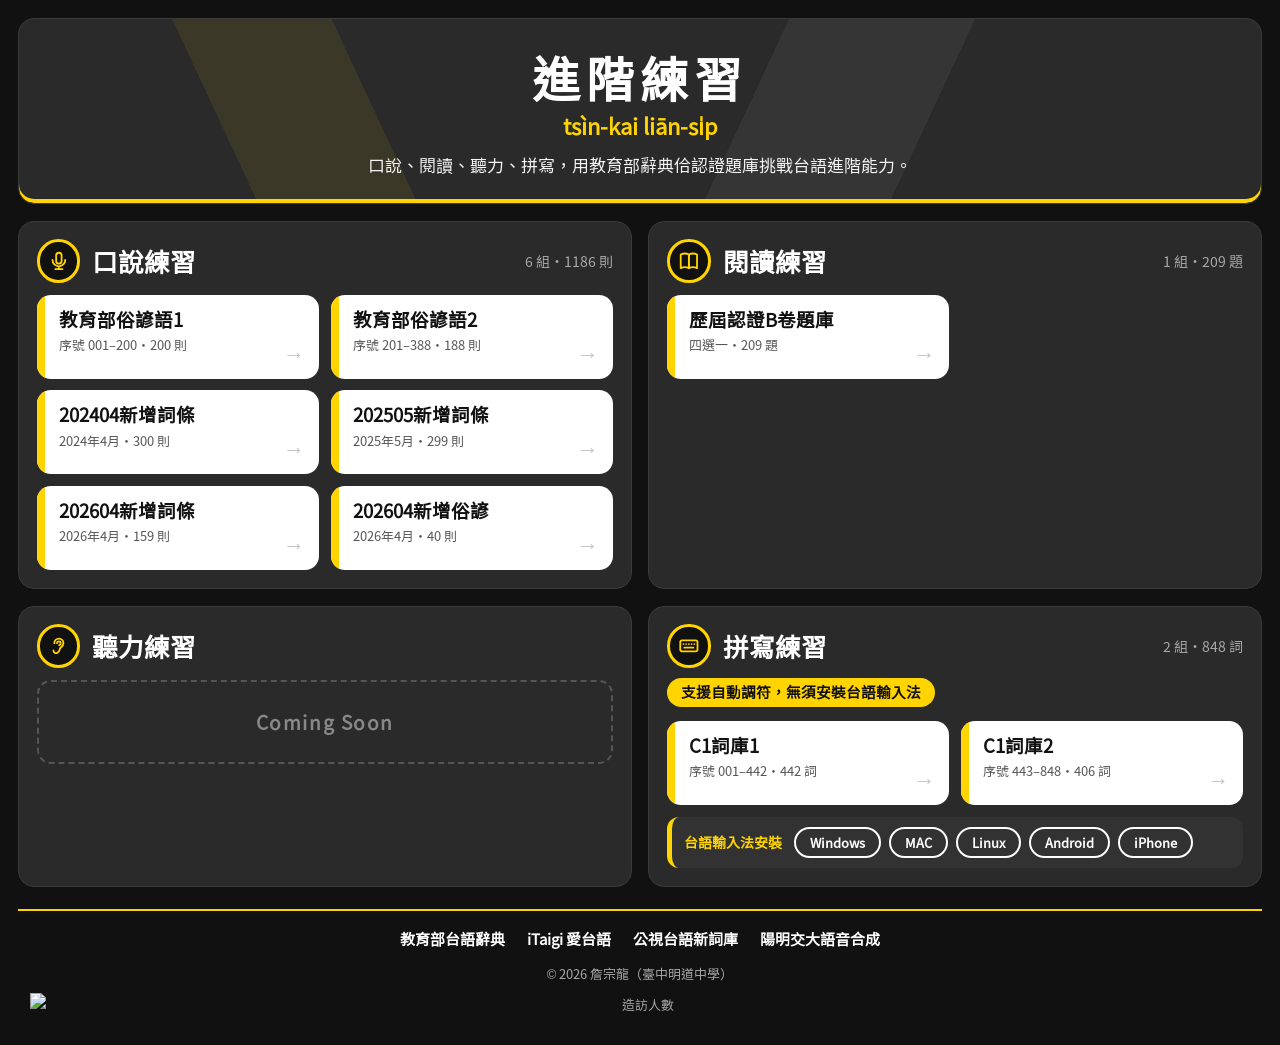
==== commit 32784d9d: "v10：入口頁拼寫練習標籤「限台語輸入法」改為「支援自動調符，無須安裝台語輸入法」，標籤移到標題下一行" ====
--- a/index.html
+++ b/index.html
@@ -38,7 +38,7 @@
 .cat h2 .ic{flex:none;width:clamp(42px,3.4vw,60px);height:clamp(42px,3.4vw,60px);border-radius:50%;background:var(--black);border:3px solid var(--yellow);display:grid;place-items:center}
 .cat h2 .ic svg{width:58%;height:58%;fill:none;stroke:var(--yellow);stroke-width:2;stroke-linecap:round;stroke-linejoin:round}
 .cat h2 .n{margin-left:auto;color:var(--muted);font-size:.55em;font-weight:400}
-.badge{display:inline-block;background:var(--yellow);color:var(--black);font-size:.55em;font-weight:900;padding:3px 10px;border-radius:999px;margin-left:4px}
+.badge-row{margin:-2px 0 2px}.badge .ph{display:inline-block}.badge{display:inline-block;background:var(--yellow);color:var(--black);font-size:clamp(13px,1.15vw,18px);font-weight:900;padding:4px 14px;border-radius:999px;line-height:1.4}
 .list{display:grid;grid-template-columns:repeat(auto-fill,minmax(clamp(200px,15vw,320px),1fr));gap:clamp(8px,.9vw,16px)}
 a.card{position:relative;display:flex;flex-direction:column;gap:4px;min-height:84px;padding:12px 40px 12px 22px;border-radius:14px;background:var(--white);color:var(--black);
   text-decoration:none;transition:transform .15s,background .15s,box-shadow .15s;overflow:hidden}
@@ -73,18 +73,18 @@
   <section class="cat" id="speak">
     <h2><span class="ic"><svg viewBox="0 0 24 24"><path d="M12 3a3 3 0 0 1 3 3v6a3 3 0 0 1-6 0V6a3 3 0 0 1 3-3z"/><path d="M5 11a7 7 0 0 0 14 0M12 18v3M8 21h8"/></svg></span>口說練習<span class="n">6 組・1186 則</span></h2>
     <div class="list">
-      <a class="card" href="speak/proverb-1.html"><span class="t">教育部俗諺語1</span><span class="s">序號 001–200・200 則</span><span class="go">→</span></a>
-      <a class="card" href="speak/proverb-2.html"><span class="t">教育部俗諺語2</span><span class="s">序號 201–388・188 則</span><span class="go">→</span></a>
-      <a class="card" href="speak/new-202404.html"><span class="t">202404新增詞條</span><span class="s">2024年4月・300 則</span><span class="go">→</span></a>
-      <a class="card" href="speak/new-202505.html"><span class="t">202505新增詞條</span><span class="s">2025年5月・299 則</span><span class="go">→</span></a>
-      <a class="card" href="speak/new-202604.html"><span class="t">202604新增詞條</span><span class="s">2026年4月・159 則</span><span class="go">→</span></a>
-      <a class="card" href="speak/proverb-202604.html"><span class="t">202604新增俗諺</span><span class="s">2026年4月・40 則</span><span class="go">→</span></a>
+      <a class="card" href="https://cyril-mingdao.github.io/advanced-practice/speak/proverb-1.html" target="_blank" rel="noopener"><span class="t">教育部俗諺語1</span><span class="s">序號 001–200・200 則</span><span class="go">→</span></a>
+      <a class="card" href="https://cyril-mingdao.github.io/advanced-practice/speak/proverb-2.html" target="_blank" rel="noopener"><span class="t">教育部俗諺語2</span><span class="s">序號 201–388・188 則</span><span class="go">→</span></a>
+      <a class="card" href="https://cyril-mingdao.github.io/advanced-practice/speak/new-202404.html" target="_blank" rel="noopener"><span class="t">202404新增詞條</span><span class="s">2024年4月・300 則</span><span class="go">→</span></a>
+      <a class="card" href="https://cyril-mingdao.github.io/advanced-practice/speak/new-202505.html" target="_blank" rel="noopener"><span class="t">202505新增詞條</span><span class="s">2025年5月・299 則</span><span class="go">→</span></a>
+      <a class="card" href="https://cyril-mingdao.github.io/advanced-practice/speak/new-202604.html" target="_blank" rel="noopener"><span class="t">202604新增詞條</span><span class="s">2026年4月・159 則</span><span class="go">→</span></a>
+      <a class="card" href="https://cyril-mingdao.github.io/advanced-practice/speak/proverb-202604.html" target="_blank" rel="noopener"><span class="t">202604新增俗諺</span><span class="s">2026年4月・40 則</span><span class="go">→</span></a>
     </div>
   </section>
   <section class="cat" id="read">
     <h2><span class="ic"><svg viewBox="0 0 24 24"><path d="M3 5c3-1.5 6-1.5 9 0v15c-3-1.5-6-1.5-9 0z"/><path d="M21 5c-3-1.5-6-1.5-9 0v15c3-1.5 6-1.5 9 0z"/></svg></span>閱讀練習<span class="n">1 組・209 題</span></h2>
     <div class="list">
-      <a class="card" href="read/cert-b-1.html"><span class="t">歷屆認證B卷題庫</span><span class="s">四選一・209 題</span><span class="go">→</span></a>
+      <a class="card" href="https://cyril-mingdao.github.io/advanced-practice/read/cert-b-1.html" target="_blank" rel="noopener"><span class="t">歷屆認證B卷題庫</span><span class="s">四選一・209 題</span><span class="go">→</span></a>
     </div>
   </section>
   <section class="cat" id="listen">
@@ -92,10 +92,11 @@
     <div class="soon">Coming Soon</div>
   </section>
   <section class="cat" id="spell">
-    <h2><span class="ic"><svg viewBox="0 0 24 24"><rect x="2.5" y="6" width="19" height="12" rx="2"/><path d="M6 10h.01M9 10h.01M12 10h.01M15 10h.01M18 10h.01M7 14h10"/></svg></span>拼寫練習<span class="badge">限台語輸入法</span><span class="n">2 組・848 詞</span></h2>
+    <h2><span class="ic"><svg viewBox="0 0 24 24"><rect x="2.5" y="6" width="19" height="12" rx="2"/><path d="M6 10h.01M9 10h.01M12 10h.01M15 10h.01M18 10h.01M7 14h10"/></svg></span>拼寫練習<span class="n">2 組・848 詞</span></h2>
+    <div class="badge-row"><span class="badge"><span class="ph">支援自動調符，</span><span class="ph">無須安裝台語輸入法</span></span></div>
     <div class="list">
-      <a class="card" href="spell/c1-1.html"><span class="t">C1詞庫1</span><span class="s">序號 001–442・442 詞</span><span class="go">→</span></a>
-      <a class="card" href="spell/c1-2.html"><span class="t">C1詞庫2</span><span class="s">序號 443–848・406 詞</span><span class="go">→</span></a>
+      <a class="card" href="https://cyril-mingdao.github.io/advanced-practice/spell/c1-1.html" target="_blank" rel="noopener"><span class="t">C1詞庫1</span><span class="s">序號 001–442・442 詞</span><span class="go">→</span></a>
+      <a class="card" href="https://cyril-mingdao.github.io/advanced-practice/spell/c1-2.html" target="_blank" rel="noopener"><span class="t">C1詞庫2</span><span class="s">序號 443–848・406 詞</span><span class="go">→</span></a>
     </div>
     <div class="ime"><span class="lb">台語輸入法安裝</span><a href="http://language.moe.gov.tw/sujip/EduTaigi-v1.3.2.0.zip" target="_blank" rel="noopener">Windows</a><a href="http://language.moe.gov.tw/sujip/TaiwaneseTaigi-1.6.1.147.dmg" target="_blank" rel="noopener">MAC</a><a href="http://language.moe.gov.tw/sujip/tlim2.tar.gz" target="_blank" rel="noopener">Linux</a><a href="https://play.google.com/store/apps/details?id=tw.moe.taiwanese.taigi&hl=zh_TW" target="_blank" rel="noopener">Android</a><a href="https://apps.apple.com/tw/app/%E5%8F%B0%E8%AA%9E%E8%BC%B8%E5%85%A5%E6%B3%95/id6758265944" target="_blank" rel="noopener">iPhone</a></div>
   </section>
--- a/fonts/tauhu-site.css
+++ b/fonts/tauhu-site.css
@@ -1,4 +1,4 @@
 /*! fonts/tauhu-site.css — 進階練習全站字型 — © 2026 詹宗龍（臺中明道中學）
  * 字型：豆腐烏 Tauhu Oo 20.05 子集（https://tauhu.tw/ ，SIL Open Font License 1.1，見 OFL.txt），子集另名 TauhuSite。 */
 @font-face{font-family:"TauhuSite";src:url(tauhu-site.woff2) format("woff2");font-weight:400;font-style:normal;font-display:block;
-  unicode-range:U+20-7E,U+C0,U+C2,U+CD-CE,U+D2,U+D4,U+E0-E2,U+E8-EA,U+EC-EE,U+F2-F4,U+F9-FB,U+100-101,U+112-113,U+12B,U+144,U+14C-14D,U+16A-16B,U+1F9,U+300,U+302,U+304,U+306,U+30B-30D,U+358,U+2013-2014,U+201C-201D,U+2026,U+2500,U+3001-3002,U+3008-3011,U+30FB,U+3127,U+3909,U+39D2,U+39E3,U+3F4E,U+4010,U+4180,U+4599,U+4625,U+463C,U+4E00-4E01,U+4E03,U+4E08-4E0B,U+4E0D,U+4E10-4E11,U+4E14,U+4E16,U+4E18-4E19,U+4E1F,U+4E26,U+4E2A,U+4E2D,U+4E32,U+4E38,U+4E3B,U+4E43,U+4E45,U+4E48,U+4E4B,U+4E4E-4E4F,U+4E52-4E53,U+4E56,U+4E58-4E59,U+4E5D-4E5F,U+4E69,U+4E73,U+4E7E,U+4E82,U+4E86,U+4E88,U+4E8B-4E8C,U+4E91-4E92,U+4E94-4E95,U+4E9B,U+4E9E,U+4EA1,U+4EA4,U+4EA6,U+4EAB-4EAE,U+4EBA,U+4EC0-4EC1,U+4EC6-4EC7,U+4ECA-4ECB,U+4ECD,U+4ED4,U+4ED6-4ED9,U+4EDD,U+4EE3-4EE5,U+4EF0,U+4EF2,U+4EF6,U+4EFB,U+4EFD,U+4EFF,U+4F01,U+4F0A,U+4F0D,U+4F0F,U+4F11,U+4F19,U+4F28,U+4F2F,U+4F34,U+4F36,U+4F38,U+4F3A,U+4F3C,U+4F46-4F48,U+4F4D-4F51,U+4F54-4F55,U+4F57,U+4F5B-4F5C,U+4F60,U+4F63,U+4F6C,U+4F6E,U+4F73,U+4F75,U+4F7B,U+4F7F,U+4F83,U+4F86,U+4F8B,U+4F8D,U+4F97,U+4F9B,U+4F9D,U+4FAE,U+4FBF,U+4FC2-4FC3,U+4FCA,U+4FCD,U+4FCF-4FD0,U+4FD7,U+4FDD,U+4FE1,U+4FEE,U+4FF1,U+4FF3,U+4FF8,U+5006,U+5009,U+500B,U+500D,U+5011-5012,U+5014-5016,U+5018-501A,U+501F,U+5026,U+5028-5029,U+502F,U+503C,U+5047,U+504C,U+504F,U+505A,U+505C-505E,U+5065,U+5074-5077,U+507D,U+5085,U+508D,U+5091,U+5098-5099,U+50A2,U+50B1-50B3,U+50B5,U+50B7,U+50BB,U+50BE,U+50C5,U+50CF,U+50D1,U+50D5,U+50E5,U+50E7,U+50EB,U+50ED,U+50F1,U+50F9,U+50FB,U+5100,U+5102,U+5104,U+5109,U+511F,U+512A,U+5132-5133,U+513C,U+5141,U+5143-5145,U+5147-5149,U+514B-514D,U+5152,U+515C,U+5165,U+5167-5169,U+516B-516E,U+5171,U+5175-5178,U+517C,U+5180,U+5187,U+518A,U+518D,U+5192,U+5197,U+51A0,U+51A4-51A5,U+51AC,U+51B0,U+51B7,U+51C6,U+51CA-51CD,U+51DD,U+51E1,U+51F0,U+51F6,U+51F8-51FA,U+5200-5201,U+5206-5208,U+5211-5212,U+5217,U+521D,U+5223-5225,U+5229,U+5230,U+5236,U+523A-523B,U+5241,U+5243,U+5247,U+5249-524B,U+524D-524E,U+5254,U+5256,U+525B,U+525D,U+5269-526A,U+526E-526F,U+5272,U+5275,U+527E,U+5283,U+5287-5288,U+5291,U+529B,U+529F-52A0,U+52A3,U+52A9-52AA,U+52C1,U+52C7,U+52C9,U+52D2,U+52D5,U+52D8-52D9,U+52DD-52DE,U+52E2,U+52E4-52E5,U+52F5,U+52F8,U+52FB-52FC,U+52FE-52FF,U+5305,U+530F,U+5316-5317,U+5319,U+5320,U+532A,U+532F,U+5339,U+533C,U+5340-5341,U+5343,U+5347-5348,U+534A,U+534C,U+5352,U+5354,U+5357,U+535A,U+535C,U+5360-5361,U+536F-5371,U+5373,U+5375,U+5377-5378,U+537B,U+537F,U+5384,U+539A,U+539D,U+539F,U+53AD,U+53B2,U+53BB,U+53C3,U+53C8,U+53CA-53CB,U+53CD,U+53D4,U+53D6-53D7,U+53DB,U+53E3-53E6,U+53E8-53F0,U+53F2-53F3,U+53F8,U+5401,U+5403-5404,U+5406,U+5408-540A,U+540C-540D,U+540F-5411,U+541B,U+541D-5420,U+5426-5427,U+5429,U+542B,U+542D,U+5435,U+5438-5439,U+543B-543C,U+5440,U+5442,U+5446,U+5448,U+544A,U+5454,U+5462,U+5468,U+5473-5475,U+5478,U+547B-547E,U+5484,U+5487,U+548C,U+5490,U+5492,U+5496,U+549A,U+54A7,U+54AA,U+54AC,U+54B1,U+54B3,U+54BE,U+54C0-54C1,U+54C4,U+54C7,U+54C9,U+54D6,U+54E1,U+54E5-54E6,U+54E8-54EA,U+54ED,U+54FA,U+54FC,U+5505,U+5507,U+550C,U+550F-5510,U+551A,U+552C,U+552E-552F,U+5531,U+5538,U+5543,U+5546,U+5549-554A,U+554F,U+555E-555F,U+5561,U+5564-5566,U+557C,U+5584,U+5587,U+5589-558C,U+5591,U+5594,U+5598-559A,U+559C-559D,U+55A7,U+55AA,U+55AC,U+55AE,U+55BB,U+55C4,U+55C7,U+55CE,U+55D9,U+55E1,U+55E4,U+55E6,U+55F9,U+55FD,U+5606,U+5609,U+5610,U+5616-5617,U+561B,U+561F,U+5629,U+562E,U+5632,U+5634,U+5639,U+5641,U+564C,U+5653,U+5657,U+5662,U+5668,U+566A,U+5671,U+5674,U+5679,U+567C,U+5687,U+5699,U+56A8,U+56B4,U+56B7,U+56BC,U+56BE,U+56C2,U+56C9-56CA,U+56DA-56DB,U+56DD-56DE,U+56E0-56E1,U+56E4-56E5,U+56EB,U+56F0,U+56F7,U+56FA,U+5707-5708,U+570B,U+570D,U+5712-5713,U+5716,U+5718,U+571F,U+5728,U+5730,U+5733,U+573E,U+5747,U+574E,U+5750-5751,U+5761,U+5766,U+5771,U+5775,U+5777,U+5782-5783,U+578B,U+57A0,U+57A2,U+57AE,U+57BA,U+57CB,U+57CE,U+57D4-57D5,U+57DF-57E0,U+57E4,U+57F7,U+57F9-57FA,U+57FD,U+5802,U+5805-5806,U+5824,U+582A,U+5831,U+5834-5835,U+584A,U+584C,U+5851,U+5854,U+5857-5858,U+585A,U+585E,U+586B,U+586D,U+5875,U+5883,U+5885,U+5893,U+5898,U+589C,U+589E,U+58A8-58A9,U+58BE,U+58C1,U+58D3,U+58D8-58D9,U+58DE,U+58E4,U+58EB,U+58EF,U+58FA,U+58FD,U+590F,U+5915-5916,U+591A,U+591C,U+5920,U+5922,U+5925,U+5927,U+5929-592B,U+592D-592F,U+5931,U+593E,U+5945,U+5947-5949,U+594F,U+5951,U+5954-5955,U+5957,U+5962,U+5967,U+596A,U+596E,U+5973-5974,U+5976,U+5978-5979,U+597D,U+5982,U+5984,U+5997,U+5999,U+599D,U+59A5,U+59A8,U+59B9,U+59BB,U+59BE,U+59C6,U+59CA-59CB,U+59D0-59D3,U+59D8,U+59E3,U+59E8,U+59FB,U+59FF,U+5A01,U+5A17-5A18,U+5A1F,U+5A29,U+5A36,U+5A46,U+5A49,U+5A5A,U+5A62,U+5A66,U+5A6A,U+5A78,U+5A7F,U+5A92,U+5AA0,U+5AB3,U+5ABD,U+5AC1,U+5ACC,U+5AE3,U+5AE9,U+5B08,U+5B0C,U+5B2D,U+5B30,U+5B38,U+5B50-5B51,U+5B53-5B54,U+5B57-5B58,U+5B5D,U+5B63-5B64,U+5B69,U+5B6B,U+5B75,U+5B78,U+5B7D,U+5B83,U+5B85,U+5B87-5B89,U+5B8B-5B8C,U+5B8F,U+5B95,U+5B97-5B9C,U+5BA2-5BA4,U+5BAE,U+5BB0,U+5BB3-5BB4,U+5BB6,U+5BB9,U+5BBF,U+5BC4-5BC6,U+5BCC,U+5BD2,U+5BDF,U+5BE1-5BE2,U+5BE6-5BE7,U+5BE9,U+5BEB-5BEC,U+5BF5-5BF6,U+5BF8,U+5BFA,U+5C04,U+5C07-5C08,U+5C0A-5C0B,U+5C0D-5C0F,U+5C11,U+5C16,U+5C1A,U+5C24,U+5C2A,U+5C31,U+5C3A-5C3B,U+5C3E-5C41,U+5C45-5C46,U+5C48,U+5C4B,U+5C4D-5C4F,U+5C51,U+5C55,U+5C58,U+5C64,U+5C6C,U+5C6F,U+5C71,U+5CAB,U+5CB8,U+5CC7,U+5CD2,U+5CD9,U+5CF0,U+5CF6,U+5CFD,U+5D01,U+5D07,U+5D0E,U+5D19,U+5D29,U+5D4C,U+5D84,U+5D87,U+5DBA,U+5DBC,U+5DDD-5DDE,U+5DE1-5DE2,U+5DE5-5DE7,U+5DEB,U+5DEE,U+5DF1-5DF2,U+5DF4,U+5DF7,U+5DFE,U+5E02-5E03,U+5E06,U+5E0C,U+5E15-5E16,U+5E1D,U+5E2B,U+5E2D,U+5E33,U+5E36,U+5E38,U+5E3D,U+5E45,U+5E4C,U+5E54,U+5E5F,U+5E63,U+5E6B,U+5E72-5E74,U+5E78-5E79,U+5E7B-5E7E,U+5E84,U+5E87,U+5E8A,U+5E8F,U+5E95,U+5E97,U+5E9C,U+5EA6-5EA7,U+5EAB,U+5EAD,U+5EB7-5EB8,U+5EC9,U+5EDA,U+5EDF-5EE0,U+5EE2-5EE3,U+5EF3,U+5EF6,U+5EFA,U+5F04,U+5F0A,U+5F0F,U+5F13,U+5F15,U+5F1F,U+5F26,U+5F31,U+5F35,U+5F37,U+5F46,U+5F48,U+5F4E,U+5F54,U+5F59,U+5F62,U+5F69,U+5F70-5F71,U+5F7C,U+5F80,U+5F85,U+5F88,U+5F8B-5F8C,U+5F91-5F92,U+5F97,U+5F99,U+5F9B,U+5F9E,U+5FA9-5FAA,U+5FAE,U+5FB5,U+5FB7,U+5FB9,U+5FC3,U+5FC5,U+5FCC-5FCD,U+5FD7-5FD9,U+5FDD,U+5FE0,U+5FEA-5FEB,U+5FF5,U+5FFD,U+600E-600F,U+6012,U+6015,U+601D,U+6020,U+6025-6028,U+602A,U+602F,U+6041,U+6046,U+604D,U+6050,U+6062,U+6065,U+6068-6069,U+606C-606D,U+606F-6070,U+6085,U+6089,U+608D,U+6094,U+609F-60A0,U+60A3,U+60A8,U+60B2,U+60B6,U+60B8,U+60BD-60BE,U+60C5,U+60CB,U+60D1,U+60DC,U+60E0-60E1,U+60E6,U+60F0-60F1,U+60F3,U+60F9-60FA,U+6101,U+6108-6109,U+610F,U+611A-611B,U+611F,U+6144,U+6148,U+614B-614C,U+614E,U+6155,U+6158,U+615A,U+6162-6163,U+6167-6168,U+616E,U+6170,U+6177,U+617C,U+617E,U+6182,U+6190-6191,U+61A8,U+61B6,U+61BE,U+61C2,U+61C7,U+61C9-61CA,U+61DF,U+61E6,U+61F2,U+61F6-61F8,U+61FC,U+6200,U+6207,U+6210-6212,U+6216,U+621A,U+622A,U+6230,U+6232,U+6234,U+6236,U+623D-6241,U+624B,U+624D-624E,U+6252-6253,U+6258,U+625B,U+625E,U+6263,U+626D-626F,U+6272,U+6274,U+6276,U+6279,U+627E-6280,U+6284,U+628A,U+6290-6293,U+6295-6298,U+62AB-62AC,U+62B1,U+62B5,U+62B9,U+62BC-62BE,U+62C2,U+62C4,U+62C6-62C9,U+62CB-62CE,U+62D0-62D2,U+62D4,U+62D6-62DC,U+62EC-62EF,U+62F3,U+62FC,U+62FE-62FF,U+6301,U+6307-6309,U+6310-6311,U+6314-6316,U+6328,U+632A-632B,U+632F,U+6335,U+633A,U+633D-633E,U+6345,U+6349,U+634B-634C,U+634E-6350,U+6352,U+6354-6355,U+6358-6359,U+6367-6368,U+636E,U+6372,U+6377,U+637D-637E,U+6380,U+6382-6383,U+6388-6389,U+638C,U+6392,U+6396,U+6398-6399,U+639B,U+63A0-63A3,U+63A5,U+63A7-63AA,U+63B0,U+63C0,U+63C4,U+63CF-63D0,U+63D2,U+63DA-63DC,U+63E1,U+63E3-63E4,U+63EE,U+63F4,U+63F6,U+63F9,U+640D,U+6410,U+6413,U+6416-6417,U+641C,U+641E,U+6422,U+6426-6427,U+642A,U+642C-642D,U+6435-6436,U+6443,U+6452,U+6454,U+6458,U+6460,U+6469,U+6475,U+6478,U+647A-647B,U+6482,U+6486-6488,U+648B,U+6490,U+6492-6493,U+6495,U+6499-649A,U+649E,U+64A3,U+64A5,U+64AB,U+64AD-64AE,U+64B0,U+64BF,U+64C1,U+64C5,U+64C7,U+64CA-64CB,U+64CD-64CE,U+64D2,U+64D4,U+64D8,U+64DA,U+64E0,U+64E2,U+64E6,U+64F1-64F2,U+64F4,U+64FA,U+64FE,U+6500,U+650F,U+6511,U+6514-6515,U+6518,U+651D,U+6522,U+6524,U+652A,U+652C,U+652F,U+6536,U+6539,U+653E-653F,U+6545-6546,U+6548,U+654F,U+6551,U+6557-6559,U+6562-6563,U+6566,U+6568,U+656C,U+6571-6572,U+6574-6575,U+6577-6578,U+6582,U+6587,U+6597,U+6599,U+659C,U+659F,U+65A4,U+65A7,U+65AC,U+65B0,U+65B7,U+65B9,U+65BC-65BD,U+65C1,U+65C5,U+65CB,U+65CF,U+65D7,U+65E2,U+65E5-65E6,U+65E9,U+65F1,U+65FA,U+6606,U+660E-660F,U+6613-6614,U+661F-6620,U+6625,U+6628,U+662D,U+662F,U+6642-6643,U+664F,U+6652,U+665A,U+665D,U+665F,U+6661,U+6668,U+666C,U+666E-666F,U+6674,U+667A,U+6687-6688,U+6691,U+6696-6697,U+669D,U+66A2,U+66AB,U+66B4,U+66C6,U+66C9,U+66DD,U+66E0,U+66EC,U+66F2-66F4,U+66F7-66F8,U+66FE-6700,U+6703,U+6708-6709,U+670B,U+670D,U+6712,U+6717,U+671B,U+671D,U+671F,U+6728,U+672A-672C,U+6731,U+6735,U+673D,U+674E,U+6750-6751,U+675C,U+675F,U+676D,U+676F,U+6771,U+677E-677F,U+6789,U+678B,U+6790,U+6795,U+6797,U+679A,U+679C-679D,U+67AF,U+67B5-67B7,U+67C4,U+67D0-67D1,U+67D3-67D4,U+67E2,U+67E5,U+67EF,U+67F1,U+67F3-67F5,U+67FF,U+6817,U+6821,U+682A,U+6839,U+683C-683D,U+6842-6843,U+6846,U+6848,U+684C,U+686E,U+6876,U+6878,U+6881,U+6885,U+6894,U+689D,U+689F,U+68A2,U+68A8,U+68AD,U+68AF,U+68C4,U+68C9,U+68CB,U+68CD,U+68D2,U+68D8,U+68DA,U+68DF,U+68F1,U+68F5,U+68FA,U+6905,U+690D-690E,U+6957,U+695A,U+695D-695E,U+696D,U+6975,U+6982,U+6995,U+699C,U+69AB,U+69AE,U+69B4,U+69C1,U+69CB,U+69CD,U+69D0,U+69D3,U+69FD,U+69FF,U+6A01-6A02,U+6A13,U+6A19,U+6A21,U+6A23,U+6A38-6A39,U+6A4B,U+6A50,U+6A58,U+6A5B,U+6A5F,U+6A61-6A62,U+6A6B,U+6A94,U+6AA2,U+6AAC,U+6AB8,U+6AC3,U+6AE5,U+6AFA,U+6AFC,U+6B04,U+6B09-6B0A,U+6B12,U+6B20-6B21,U+6B23,U+6B32,U+6B36,U+6B39-6B3A,U+6B3D-6B3E,U+6B41,U+6B47,U+6B49,U+6B4C,U+6B55,U+6B61-6B67,U+6B6A,U+6B72,U+6B77-6B79,U+6B7B,U+6B83,U+6B86,U+6B8A,U+6B95-6B96,U+6B98,U+6BAF,U+6BB5,U+6BBA,U+6BBC,U+6BBF-6BC0,U+6BCB,U+6BCD,U+6BCF,U+6BD2,U+6BD4,U+6BDB,U+6BEB,U+6C05,U+6C0F,U+6C11,U+6C13,U+6C1B,U+6C23,U+6C27,U+6C34,U+6C38,U+6C41-6C42,U+6C57,U+6C59,U+6C5F-6C61,U+6C70,U+6C72,U+6C7A,U+6C7D,U+6C83,U+6C88-6C89,U+6C90,U+6C92-6C93,U+6C96,U+6C99,U+6C9B,U+6CAB,U+6CB3,U+6CB9,U+6CBB-6CBC,U+6CBE-6CBF,U+6CC1,U+6CC4-6CC5,U+6CC9,U+6CD5,U+6CDB,U+6CE1-6CE2,U+6CE5,U+6CE8,U+6CF3,U+6D04,U+6D0B,U+6D17-6D18,U+6D1E,U+6D29,U+6D32,U+6D3B,U+6D3E,U+6D41,U+6D61,U+6D69-6D6A,U+6D6E,U+6D77-6D79,U+6D88-6D89,U+6D8E,U+6DAF,U+6DB2,U+6DB5,U+6DB8,U+6DBC,U+6DCB,U+6DD8,U+6DDA,U+6DE1,U+6DE4,U+6DE8,U+6DEA,U+6DF1,U+6DF7,U+6DF9-6DFB,U+6E05,U+6E19,U+6E1B,U+6E20-6E21,U+6E23,U+6E2B-6E2C,U+6E2F,U+6E34,U+6E38,U+6E56,U+6E60,U+6E67,U+6E6E-6E6F,U+6E73,U+6E89,U+6E90,U+6E96,U+6E9C-6E9D,U+6EAA-6EAB,U+6EB6,U+6EBA,U+6EBC,U+6EC5,U+6EC7,U+6ECB-6ECC,U+6ED1,U+6ED3,U+6EEC,U+6EF2,U+6EF4,U+6EF7,U+6EFE-6EFF,U+6F02,U+6F06,U+6F09,U+6F0F,U+6F13-6F14,U+6F1A,U+6F22-6F23,U+6F2A-6F2B,U+6F32-6F33,U+6F38,U+6F51,U+6F54,U+6F5B,U+6F64,U+6F66,U+6F6E,U+6F70,U+6F72,U+6F80,U+6F84,U+6F88,U+6F8D,U+6FA1,U+6FA4,U+6FA9,U+6FB9,U+6FC0-6FC1,U+6FC3,U+6FD5,U+6FD8,U+6FDB,U+6FDF,U+6FEB,U+6FF1,U+7009,U+700F,U+703E,U+704C,U+7051,U+7058,U+7063,U+706B,U+7070,U+7076,U+707D,U+708A,U+708E,U+7092,U+7095,U+7099,U+70AB,U+70AD-70AE,U+70B0,U+70B8,U+70BA,U+70C8,U+70CC,U+70CF,U+70D8,U+70E4,U+70F9,U+711A,U+7121,U+7126,U+7131,U+7136,U+7149,U+714E,U+7159,U+715E,U+7160,U+7164,U+7166-7167,U+7169,U+716E,U+7184,U+718A,U+719F,U+71A5,U+71A8,U+71AC,U+71B1,U+71BE,U+71C3,U+71C8-71C9,U+71D2,U+71D5,U+71D9,U+71DC,U+71DF,U+71E5,U+71FC,U+71FF,U+7206,U+720D,U+7210,U+721B,U+722A,U+722C-722D,U+7236,U+7238,U+723A,U+723D-723F,U+7246-7248,U+724C,U+7259-725B,U+7260-7262,U+7267,U+7269,U+7272,U+7279,U+727D,U+7280-7281,U+7285,U+72A7,U+72AF,U+72C0,U+72C2,U+72D0,U+72D7,U+72E0-72E1,U+72FC-72FD,U+7316,U+731B-731C,U+7334,U+7336,U+7344-7345,U+734E,U+7368,U+7372,U+737B,U+7384,U+7387,U+7389,U+738B,U+73A9,U+73B2,U+73BB,U+73CD,U+73E0,U+73ED,U+73FE,U+7403,U+7406,U+7409,U+7435,U+744B,U+7455,U+745E,U+746F,U+7483,U+7487,U+74B0,U+74DC,U+74E0,U+74E3,U+74F6-74F7,U+750C,U+7515,U+7518,U+751A,U+751C,U+751F,U+7522,U+7525,U+7528,U+752D,U+7530-7533,U+7537,U+754C,U+754F,U+7559-755A,U+755C,U+7562,U+7565,U+756A-756B,U+7570,U+7576,U+7586,U+758A,U+758F,U+7591,U+7595,U+7599,U+75AB,U+75B2,U+75B5,U+75B9,U+75BC,U+75BE,U+75C0,U+75C2,U+75C5,U+75C7,U+75CA,U+75D5,U+75D8,U+75DA-75DB,U+75DF-75E0,U+75E2,U+75E7,U+75F0,U+7600,U+760B-760C,U+761F,U+7621,U+7626,U+7629,U+7630,U+763C,U+7640,U+7642,U+7652,U+7656-7657,U+7662,U+766E,U+7671,U+767B-767E,U+7682,U+7684,U+7686-7687,U+76AE,U+76BA,U+76BF,U+76C6,U+76C8,U+76CA,U+76DB,U+76E1,U+76E3-76E5,U+76EA,U+76EE-76EF,U+76F2,U+76F4,U+76F8-76F9,U+7701,U+770B,U+771F-7720,U+7728-7729,U+7736-7737,U+773C,U+773E,U+774F,U+775B-775C,U+7761,U+7763,U+7766,U+776D,U+7784-7785,U+778C,U+778E,U+7791,U+779E,U+77A5,U+77A7,U+77AA,U+77AD,U+77B3,U+77BB,U+77C7,U+77E3,U+77E5,U+77E9,U+77ED-77EF,U+77F3,U+77F8,U+7802,U+780C-780D,U+7812,U+7814,U+781B,U+781D,U+7827,U+7834,U+7837,U+7843,U+785D,U+7869,U+786C,U+788C,U+788E,U+7897,U+78B0,U+78B3,U+78BA,U+78BC,U+78BE,U+78C5,U+78CA,U+78D5,U+78DA,U+78E8,U+7901,U+790E,U+7919,U+7926,U+792C,U+793A,U+793E,U+7940,U+7948,U+7955-7956,U+795D-7960,U+7965,U+7967-7968,U+796D,U+797F,U+7981,U+798D,U+798F,U+79A6,U+79AE,U+79B1,U+79BD-79BE,U+79C0-79C1,U+79CB,U+79D1-79D2,U+79D8,U+79DF,U+79E4,U+79EB,U+79FB,U+7A00,U+7A05,U+7A08,U+7A0B,U+7A0D,U+7A14,U+7A17,U+7A1A,U+7A1F-7A20,U+7A2E,U+7A31,U+7A3B,U+7A3D,U+7A40,U+7A4C-7A4E,U+7A57,U+7A61-7A62,U+7A69,U+7A6B,U+7A74,U+7A76,U+7A7A,U+7A7F,U+7A81,U+7A92,U+7A97-7A98,U+7A9E-7A9F,U+7AA9-7AAA,U+7AAE,U+7AB5,U+7AC4-7AC5,U+7ACB,U+7AD9,U+7ADF-7AE0,U+7AE5,U+7AEF,U+7AF6,U+7AF9,U+7B11,U+7B1A-7B1B,U+7B26,U+7B28,U+7B2C,U+7B45-7B46,U+7B49-7B4B,U+7B4D,U+7B50,U+7B52,U+7B54,U+7B56,U+7B8D,U+7B94-7B95,U+7B97,U+7BA0-7BA1,U+7BAC,U+7BB1,U+7BC0,U+7BC4,U+7BC7,U+7BC9,U+7BD9,U+7BE0,U+7BE4,U+7C21,U+7C2B,U+7C37,U+7C3D,U+7C43,U+7C4C,U+7C50,U+7C5C,U+7C60,U+7C73,U+7C7D,U+7C89,U+7C92,U+7C95,U+7C97,U+7C9F,U+7CA7,U+7CBD-7CBF,U+7CCA-7CCB,U+7CCD,U+7CD5-7CD6,U+7CD9,U+7CDC-7CE0,U+7CE7,U+7CF4,U+7CF6,U+7CFB,U+7CFE,U+7D00,U+7D04-7D05,U+7D08-7D09,U+7D0B,U+7D0D,U+7D14,U+7D17,U+7D19-7D1B,U+7D20-7D22,U+7D29,U+7D2E-7D30,U+7D32,U+7D39,U+7D42,U+7D44,U+7D50,U+7D55,U+7D5A,U+7D5E,U+7D61,U+7D66,U+7D71-7D72,U+7D81,U+7D91,U+7D93,U+7D9C,U+7DA0,U+7DAD,U+7DB2,U+7DB4,U+7DB9,U+7DBB,U+7DBD-7DBF,U+7DCA,U+7DD2,U+7DDA,U+7DDD,U+7DDF,U+7DE3,U+7DE9,U+7DF4,U+7DFB,U+7E0B,U+7E12,U+7E1B,U+7E1F,U+7E23,U+7E2B,U+7E2D-7E2E,U+7E31,U+7E3D-7E3E,U+7E41,U+7E43,U+7E54,U+7E5E,U+7E69-7E6B,U+7E73,U+7E7C-7E7D,U+7E8C,U+7E8F,U+7E96,U+7E98,U+7F38,U+7F3A,U+7F50,U+7F54-7F55,U+7F63,U+7F68-7F6A,U+7F6E,U+7F70,U+7F72,U+7F75,U+7F77,U+7F79,U+7F85,U+7F8A,U+7F8E,U+7F9E,U+7FA4,U+7FA8-7FA9,U+7FB6,U+7FBD,U+7FC1,U+7FC5,U+7FD2,U+7FD4-7FD5,U+7FF8,U+7FFB-7FFC,U+8000-8001,U+8003,U+8005,U+800C-800D,U+8010,U+8015,U+8018-8019,U+8033,U+8036,U+803D,U+804A,U+8052,U+8056,U+8058,U+805A,U+805E,U+806F-8070,U+8072-8073,U+8077,U+807D,U+8084-8085,U+8089,U+808C,U+8098,U+809A-809B,U+809D,U+80A1-80A2,U+80A5,U+80A9,U+80AF,U+80B2,U+80BA,U+80C3,U+80CC,U+80CE,U+80DA-80DB,U+80DD-80DE,U+80E1,U+80ED,U+80F3,U+80F8,U+80FD,U+80FF,U+8102,U+8106,U+8108,U+810A,U+8116,U+811B,U+8123,U+812B-812C,U+8139,U+813E,U+8150,U+8154-8155,U+8165-8166,U+816B,U+816F,U+8173,U+8178-8179,U+817F-8180,U+818B,U+818E-818F,U+819A,U+819C-819D,U+81A0,U+81A8-81A9,U+81BD,U+81BF,U+81C1-81C2,U+81C9-81CA,U+81DF,U+81E8,U+81EA,U+81ED,U+81F3-81F4,U+81FA,U+81FC,U+8200,U+8202,U+8205,U+8207-820A,U+820C-820D,U+8212,U+821E,U+822A,U+822C,U+8236,U+8239,U+826F,U+8271-8272,U+828B,U+8292,U+82A5,U+82AC,U+82B1,U+82B3,U+82B9,U+82BD,U+82D1,U+82D7,U+82DB,U+82E5-82E6,U+82F1,U+82F3-82F4,U+8302,U+8304,U+8308-8309,U+831C,U+8336,U+8338,U+8349,U+834F,U+8352,U+8354,U+8377,U+838A,U+8396,U+83AB,U+83BD,U+83C7,U+83CA,U+83CC,U+83DC-83DD,U+83EF,U+83F8,U+8403,U+840E,U+842C,U+843D,U+8449,U+8457,U+8463,U+8469,U+846B-846C,U+8477,U+8482,U+8499,U+849C,U+84BC,U+84C4,U+84C6,U+84CB,U+84EC,U+84EE,U+8514-8515,U+8517,U+8525,U+852B-852D,U+8549-854A,U+8558,U+8569,U+856D,U+8579,U+8581,U+8584-8585,U+8588,U+858F,U+859F,U+85A6,U+85AA,U+85AF-85B0,U+85C9,U+85CD,U+85CF,U+85DD,U+85E5,U+8606-8607,U+862D,U+863F,U+864E,U+8650,U+8654-8655,U+865B,U+865F,U+8667,U+866F,U+867C,U+86A3-86A4,U+86B5-86B6,U+86BB,U+86C6-86C7,U+86CB,U+86D9,U+86DB,U+86DE,U+86E4,U+8706,U+8708,U+870A,U+8718,U+871C,U+871E,U+8753,U+8755,U+8766,U+8768,U+8776,U+8779,U+878D,U+8795,U+879E,U+87BA,U+87C4,U+87F2,U+87F6,U+87F9,U+87FB,U+8805,U+8813,U+8815,U+8818,U+8822-8823,U+8831,U+883B,U+8840,U+884A,U+884C-884D,U+8853,U+8857,U+885B,U+885D,U+8861,U+8863,U+8868,U+886B,U+8870,U+8877,U+8882,U+888B,U+888D,U+8892,U+8896,U+889A,U+88AB,U+88C1-88C2,U+88CF,U+88D5,U+88D8-88D9,U+88DC-88DD,U+88E1,U+88FC-88FE,U+8907,U+8910,U+8912,U+892A-892B,U+8932,U+8938,U+8940,U+8947,U+8956,U+895E-895F,U+8964,U+896F,U+8972,U+897F,U+8981,U+8986,U+898B,U+898F,U+8993,U+8995-8996,U+89AA,U+89BA,U+89BD,U+89C0,U+89D2,U+89E3,U+89F1,U+89F8,U+8A00,U+8A02,U+8A08,U+8A0A,U+8A0E,U+8A17-8A18,U+8A1B,U+8A1D,U+8A23,U+8A2A,U+8A2D,U+8A31,U+8A34,U+8A3A-8A3B,U+8A50,U+8A55,U+8A5B,U+8A5E,U+8A66,U+8A69,U+8A6C-8A6D,U+8A71-8A73,U+8A79,U+8A7C,U+8A87,U+8A8C-8A8D,U+8A93,U+8A95,U+8A98,U+8A9A,U+8A9E,U+8AA0-8AA1,U+8AA3-8AA4,U+8AA6,U+8AAA,U+8AB0,U+8AB2,U+8ABC,U+8ABF,U+8AC7,U+8AC9,U+8ACB,U+8ACD,U+8AD2,U+8AD6,U+8AE2,U+8AE7,U+8AF1,U+8AF7-8AF8,U+8AFA,U+8AFE,U+8B00,U+8B02,U+8B0A,U+8B14,U+8B19,U+8B1B,U+8B1D,U+8B20,U+8B2C,U+8B39,U+8B3C,U+8B40,U+8B49,U+8B4F,U+8B58,U+8B66,U+8B6C,U+8B70,U+8B74,U+8B77,U+8B80,U+8B8A,U+8B93,U+8B9A,U+8C46,U+8C50,U+8C54,U+8C5A,U+8C61,U+8C6A-8C6C,U+8C8C,U+8C93,U+8CA0-8CA2,U+8CA7-8CAC,U+8CAF,U+8CB4,U+8CB6-8CB7,U+8CBA-8CBD,U+8CBF,U+8CC2,U+8CC4,U+8CC7,U+8CCA,U+8CD2-8CD3,U+8CDC,U+8CDE,U+8CE0,U+8CE2-8CE4,U+8CE6,U+8CEA,U+8CEC-8CED,U+8CF0,U+8CF4,U+8CFA,U+8CFC-8CFD,U+8D08,U+8D0A,U+8D0C,U+8D0F,U+8D64,U+8D70,U+8D74,U+8D77,U+8D81,U+8D85,U+8D8A,U+8D95-8D96,U+8D9F,U+8DA3,U+8DA8,U+8DB3,U+8DCB-8DCC,U+8DD1,U+8DD5,U+8DDD,U+8DDF,U+8DE1,U+8DE4,U+8DE8,U+8DEF,U+8DF3,U+8E05,U+8E09,U+8E0F-8E10,U+8E1D,U+8E22,U+8E29,U+8E2E,U+8E44,U+8E4B-8E4C,U+8E54,U+8E5B,U+8E64,U+8E66-8E67,U+8E6C,U+8E81,U+8E84,U+8E98,U+8EAB,U+8EB2,U+8EBA,U+8EBC,U+8EC0-8EC1,U+8ECA,U+8ECC-8ECD,U+8EDF,U+8F03,U+8F09,U+8F15,U+8F1B,U+8F26,U+8F29-8F2A,U+8F2F,U+8F38,U+8F44,U+8F46,U+8F49,U+8F4E,U+8F5F,U+8F9B-8F9C,U+8FA3,U+8FA6,U+8FA8,U+8FAD,U+8FAF-8FB2,U+8FC5,U+8FCC,U+8FCE,U+8FD1,U+8FD4,U+8FEB,U+8FF0,U+8FF5,U+8FF7,U+8FFD,U+9000-9001,U+9003,U+9006,U+900F-9010,U+9014-9015,U+9017,U+9019-901A,U+901D-9020,U+9022-9023,U+902E,U+9031-9032,U+9038,U+903C,U+9041-9042,U+9047,U+904A-904B,U+904D-904E,U+9050,U+9053-9055,U+9059,U+905B-905C,U+905E,U+9060,U+9062-9063,U+9069,U+906D-906E,U+9072,U+9077-9078,U+907A,U+907C,U+907F-9081,U+9084,U+908A-908B,U+908F,U+90A3,U+90AA,U+90CE,U+90E8,U+90F5,U+90FD,U+9109,U+9130,U+914C-914D,U+9152,U+9162,U+9165,U+916C,U+9175,U+9177-9178,U+9189,U+9192,U+919C,U+91A3,U+91AB-91AC,U+91AE,U+91C0,U+91C7,U+91CB-91CF,U+91D1,U+91D8,U+91DD,U+91E3,U+920D,U+9214-9215,U+9234,U+9238,U+925B,U+9278,U+9280,U+9283,U+9285,U+928E,U+92B3,U+92B7,U+92C1,U+92CF,U+92E4,U+92EA,U+92F8,U+92FC,U+9304,U+9310,U+9320,U+9322,U+9326,U+9328,U+932F,U+9336,U+934A-934B,U+9375,U+937E,U+9396,U+93AE,U+93E1,U+93FD,U+9403,U+9410,U+9418,U+942E,U+9435,U+9444,U+9451,U+9460,U+947D,U+947F,U+9577,U+9580,U+9582-9583,U+958B,U+958F,U+9592-9593,U+9598,U+95A3,U+95A9,U+95AC,U+95B1,U+95B9,U+95BB,U+95C6,U+95CA,U+95D4,U+95D6,U+95DC,U+962E,U+9632,U+963B,U+963F-9640,U+9644,U+964B-964D,U+9650,U+9662-9664,U+966A,U+9670,U+9673,U+9676-9678,U+967D,U+9686,U+968A,U+968D-968E,U+9694,U+9699,U+969B,U+96A8,U+96AA,U+96B1,U+96BB,U+96C0,U+96C4-96C7,U+96D5-96D6,U+96D9,U+96DC,U+96DE,U+96E2-96E3,U+96E8,U+96EA,U+96F2,U+96F6-96F7,U+96FA-96FB,U+9700,U+9706-9707,U+9709,U+970D,U+971C,U+9727,U+9732,U+9738,U+9748,U+9752,U+975C,U+975E,U+9760,U+9762,U+9769,U+978B,U+97AD,U+97CC,U+97F3,U+97FB,U+97FF,U+9801-9802,U+9805-9806,U+9808,U+980C,U+980F-9811,U+9813,U+9817-9818,U+9824,U+9826,U+982D,U+9830,U+9837-9839,U+983B,U+9846,U+984C-984D,U+984F,U+9858,U+985B,U+985E,U+9867,U+986B,U+986F-9871,U+98A8,U+98B1,U+98B3,U+98BA,U+98DB,U+98DF,U+98E2,U+98EA-98EB,U+98EF,U+98F2,U+98FC-98FE,U+9905,U+990A,U+9910,U+9912-9913,U+9918,U+991A,U+9921,U+9928,U+9935,U+993D-993E,U+994B-994C,U+9952,U+995E,U+9996,U+9999,U+999D,U+99AC,U+99B3,U+99C1,U+99DB,U+99DD,U+9A0E,U+9A19,U+9A30,U+9A37,U+9A45,U+9A55,U+9A57,U+9A5A,U+9A5F,U+9AA8,U+9AB9,U+9ABF,U+9AD2-9AD4,U+9AD8,U+9AE6,U+9AEE,U+9B03,U+9B06,U+9B0D,U+9B1A,U+9B25,U+9B27-9B28,U+9B2E,U+9B31,U+9B3C,U+9B42,U+9B44-9B45,U+9B4D,U+9B54,U+9B5A,U+9B6F,U+9B77,U+9B7D,U+9BAA,U+9BAE,U+9BE8,U+9C07,U+9C0D,U+9C17,U+9C21,U+9C2D,U+9C3B,U+9C49,U+9C57,U+9C5F,U+9C78,U+9CE5,U+9CF3-9CF4,U+9D06,U+9D09,U+9D28,U+9D51,U+9D5D,U+9D61,U+9D64,U+9D72,U+9DB4,U+9DFA,U+9E1A,U+9E79,U+9E7C-9E7D,U+9E7F,U+9E97,U+9EA5,U+9EAD,U+9EB5,U+9EBB-9EBC,U+9EC3,U+9ECF-9ED1,U+9ED8,U+9EDC-9EDE,U+9EE0,U+9EE8,U+9F0E,U+9F13,U+9F20,U+9F3B,U+9F4A-9F4B,U+9F52,U+9F61,U+9F63,U+9F6A,U+9F77,U+9F7B,U+9F8D,U+9F9C,U+FF01,U+FF08-FF09,U+FF0B-FF0C,U+FF0F,U+FF1A-FF1B,U+FF1F,U+FF5C,U+FF5E,U+2081D,U+20895,U+21CDE,U+22BFE,U+23073,U+23B88,U+241AC,U+24D83,U+25349,U+25D0A,U+2624E,U+280BF,U+28468,U+2947E,U+296A8,U+2A04E,U+2A736,U+2B74F,U+2B7BC,U+2C9B0}
+  unicode-range:U+20-7E,U+C0,U+C2,U+CD-CE,U+D2,U+D4,U+E0-E2,U+E8-EA,U+EC-EE,U+F2-F4,U+F9-FB,U+100-101,U+112-113,U+12B,U+144,U+14C-14D,U+16A-16B,U+1F9,U+300,U+302,U+304,U+306,U+30B-30D,U+358,U+2013-2014,U+201C-201D,U+2026,U+2500,U+3001-3002,U+3008-3011,U+30FB,U+3127,U+3909,U+39D2,U+39E3,U+3F4E,U+4010,U+4180,U+4599,U+4625,U+463C,U+4E00-4E01,U+4E03,U+4E08-4E0B,U+4E0D,U+4E10-4E11,U+4E14,U+4E16,U+4E18-4E19,U+4E1F,U+4E26,U+4E2A,U+4E2D,U+4E32,U+4E38,U+4E3B,U+4E43,U+4E45,U+4E48,U+4E4B,U+4E4E-4E4F,U+4E52-4E53,U+4E56,U+4E58-4E59,U+4E5D-4E5F,U+4E69,U+4E73,U+4E7E,U+4E82,U+4E86,U+4E88,U+4E8B-4E8C,U+4E91-4E92,U+4E94-4E95,U+4E9B,U+4E9E,U+4EA1,U+4EA4,U+4EA6,U+4EAB-4EAE,U+4EBA,U+4EC0-4EC1,U+4EC6-4EC7,U+4ECA-4ECB,U+4ECD,U+4ED4,U+4ED6-4ED9,U+4EDD,U+4EE3-4EE5,U+4EF0,U+4EF2,U+4EF6,U+4EFB,U+4EFD,U+4EFF,U+4F01,U+4F0A,U+4F0D,U+4F0F,U+4F11,U+4F19,U+4F28,U+4F2F,U+4F34,U+4F36,U+4F38,U+4F3A,U+4F3C,U+4F46-4F48,U+4F4D-4F51,U+4F54-4F55,U+4F57,U+4F5B-4F5C,U+4F60,U+4F63,U+4F6C,U+4F6E,U+4F73,U+4F75,U+4F7B,U+4F7F,U+4F83,U+4F86,U+4F8B,U+4F8D,U+4F97,U+4F9B,U+4F9D,U+4FAE,U+4FBF,U+4FC2-4FC3,U+4FCA,U+4FCD,U+4FCF-4FD0,U+4FD7,U+4FDD,U+4FE1,U+4FEE,U+4FF1,U+4FF3,U+4FF8,U+5006,U+5009,U+500B,U+500D,U+5011-5012,U+5014-5016,U+5018-501A,U+501F,U+5026,U+5028-5029,U+502F,U+503C,U+5047,U+504C,U+504F,U+505A,U+505C-505E,U+5065,U+5074-5077,U+507D,U+5085,U+508D,U+5091,U+5098-5099,U+50A2,U+50B1-50B3,U+50B5,U+50B7,U+50BB,U+50BE,U+50C5,U+50CF,U+50D1,U+50D5,U+50E5,U+50E7,U+50EB,U+50ED,U+50F1,U+50F9,U+50FB,U+5100,U+5102,U+5104,U+5109,U+511F,U+512A,U+5132-5133,U+513C,U+5141,U+5143-5145,U+5147-5149,U+514B-514D,U+5152,U+515C,U+5165,U+5167-5169,U+516B-516E,U+5171,U+5175-5178,U+517C,U+5180,U+5187,U+518A,U+518D,U+5192,U+5197,U+51A0,U+51A4-51A5,U+51AC,U+51B0,U+51B7,U+51C6,U+51CA-51CD,U+51DD,U+51E1,U+51F0,U+51F6,U+51F8-51FA,U+5200-5201,U+5206-5208,U+5211-5212,U+5217,U+521D,U+5223-5225,U+5229,U+5230,U+5236,U+523A-523B,U+5241,U+5243,U+5247,U+5249-524B,U+524D-524E,U+5254,U+5256,U+525B,U+525D,U+5269-526A,U+526E-526F,U+5272,U+5275,U+527E,U+5283,U+5287-5288,U+5291,U+529B,U+529F-52A0,U+52A3,U+52A9-52AA,U+52C1,U+52C7,U+52C9,U+52D2,U+52D5,U+52D8-52D9,U+52DD-52DE,U+52E2,U+52E4-52E5,U+52F5,U+52F8,U+52FB-52FC,U+52FE-52FF,U+5305,U+530F,U+5316-5317,U+5319,U+5320,U+532A,U+532F,U+5339,U+533C,U+5340-5341,U+5343,U+5347-5348,U+534A,U+534C,U+5352,U+5354,U+5357,U+535A,U+535C,U+5360-5361,U+536F-5371,U+5373,U+5375,U+5377-5378,U+537B,U+537F,U+5384,U+539A,U+539D,U+539F,U+53AD,U+53B2,U+53BB,U+53C3,U+53C8,U+53CA-53CB,U+53CD,U+53D4,U+53D6-53D7,U+53DB,U+53E3-53E6,U+53E8-53F0,U+53F2-53F3,U+53F8,U+5401,U+5403-5404,U+5406,U+5408-540A,U+540C-540D,U+540F-5411,U+541B,U+541D-5420,U+5426-5427,U+5429,U+542B,U+542D,U+5435,U+5438-5439,U+543B-543C,U+5440,U+5442,U+5446,U+5448,U+544A,U+5454,U+5462,U+5468,U+5473-5475,U+5478,U+547B-547E,U+5484,U+5487,U+548C,U+5490,U+5492,U+5496,U+549A,U+54A7,U+54AA,U+54AC,U+54B1,U+54B3,U+54BE,U+54C0-54C1,U+54C4,U+54C7,U+54C9,U+54D6,U+54E1,U+54E5-54E6,U+54E8-54EA,U+54ED,U+54FA,U+54FC,U+5505,U+5507,U+550C,U+550F-5510,U+551A,U+552C,U+552E-552F,U+5531,U+5538,U+5543,U+5546,U+5549-554A,U+554F,U+555E-555F,U+5561,U+5564-5566,U+557C,U+5584,U+5587,U+5589-558C,U+5591,U+5594,U+5598-559A,U+559C-559D,U+55A7,U+55AA,U+55AC,U+55AE,U+55BB,U+55C4,U+55C7,U+55CE,U+55D9,U+55E1,U+55E4,U+55E6,U+55F9,U+55FD,U+5606,U+5609,U+5610,U+5616-5617,U+561B,U+561F,U+5629,U+562E,U+5632,U+5634,U+5639,U+5641,U+564C,U+5653,U+5657,U+5662,U+5668,U+566A,U+5671,U+5674,U+5679,U+567C,U+5687,U+5699,U+56A8,U+56B4,U+56B7,U+56BC,U+56BE,U+56C2,U+56C9-56CA,U+56DA-56DB,U+56DD-56DE,U+56E0-56E1,U+56E4-56E5,U+56EB,U+56F0,U+56F7,U+56FA,U+5707-5708,U+570B,U+570D,U+5712-5713,U+5716,U+5718,U+571F,U+5728,U+5730,U+5733,U+573E,U+5747,U+574E,U+5750-5751,U+5761,U+5766,U+5771,U+5775,U+5777,U+5782-5783,U+578B,U+57A0,U+57A2,U+57AE,U+57BA,U+57CB,U+57CE,U+57D4-57D5,U+57DF-57E0,U+57E4,U+57F7,U+57F9-57FA,U+57FD,U+5802,U+5805-5806,U+5824,U+582A,U+5831,U+5834-5835,U+584A,U+584C,U+5851,U+5854,U+5857-5858,U+585A,U+585E,U+586B,U+586D,U+5875,U+5883,U+5885,U+5893,U+5898,U+589C,U+589E,U+58A8-58A9,U+58BE,U+58C1,U+58D3,U+58D8-58D9,U+58DE,U+58E4,U+58EB,U+58EF,U+58FA,U+58FD,U+590F,U+5915-5916,U+591A,U+591C,U+5920,U+5922,U+5925,U+5927,U+5929-592B,U+592D-592F,U+5931,U+593E,U+5945,U+5947-5949,U+594F,U+5951,U+5954-5955,U+5957,U+5962,U+5967,U+596A,U+596E,U+5973-5974,U+5976,U+5978-5979,U+597D,U+5982,U+5984,U+5997,U+5999,U+599D,U+59A5,U+59A8,U+59B9,U+59BB,U+59BE,U+59C6,U+59CA-59CB,U+59D0-59D3,U+59D8,U+59E3,U+59E8,U+59FB,U+59FF,U+5A01,U+5A17-5A18,U+5A1F,U+5A29,U+5A36,U+5A46,U+5A49,U+5A5A,U+5A62,U+5A66,U+5A6A,U+5A78,U+5A7F,U+5A92,U+5AA0,U+5AB3,U+5ABD,U+5AC1,U+5ACC,U+5AE3,U+5AE9,U+5B08,U+5B0C,U+5B2D,U+5B30,U+5B38,U+5B50-5B51,U+5B53-5B54,U+5B57-5B58,U+5B5D,U+5B63-5B64,U+5B69,U+5B6B,U+5B75,U+5B78,U+5B7D,U+5B83,U+5B85,U+5B87-5B89,U+5B8B-5B8C,U+5B8F,U+5B95,U+5B97-5B9C,U+5BA2-5BA4,U+5BAE,U+5BB0,U+5BB3-5BB4,U+5BB6,U+5BB9,U+5BBF,U+5BC4-5BC6,U+5BCC,U+5BD2,U+5BDF,U+5BE1-5BE2,U+5BE6-5BE7,U+5BE9,U+5BEB-5BEC,U+5BF5-5BF6,U+5BF8,U+5BFA,U+5C04,U+5C07-5C08,U+5C0A-5C0B,U+5C0D-5C0F,U+5C11,U+5C16,U+5C1A,U+5C24,U+5C2A,U+5C31,U+5C3A-5C3B,U+5C3E-5C41,U+5C45-5C46,U+5C48,U+5C4B,U+5C4D-5C4F,U+5C51,U+5C55,U+5C58,U+5C64,U+5C6C,U+5C6F,U+5C71,U+5CAB,U+5CB8,U+5CC7,U+5CD2,U+5CD9,U+5CF0,U+5CF6,U+5CFD,U+5D01,U+5D07,U+5D0E,U+5D19,U+5D29,U+5D4C,U+5D84,U+5D87,U+5DBA,U+5DBC,U+5DDD-5DDE,U+5DE1-5DE2,U+5DE5-5DE7,U+5DEB,U+5DEE,U+5DF1-5DF2,U+5DF4,U+5DF7,U+5DFE,U+5E02-5E03,U+5E06,U+5E0C,U+5E15-5E16,U+5E1D,U+5E2B,U+5E2D,U+5E33,U+5E36,U+5E38,U+5E3D,U+5E45,U+5E4C,U+5E54,U+5E5F,U+5E63,U+5E6B,U+5E72-5E74,U+5E78-5E79,U+5E7B-5E7E,U+5E84,U+5E87,U+5E8A,U+5E8F,U+5E95,U+5E97,U+5E9C,U+5EA6-5EA7,U+5EAB,U+5EAD,U+5EB7-5EB8,U+5EC9,U+5EDA,U+5EDF-5EE0,U+5EE2-5EE3,U+5EF3,U+5EF6,U+5EFA,U+5F04,U+5F0A,U+5F0F,U+5F13,U+5F15,U+5F1F,U+5F26,U+5F31,U+5F35,U+5F37,U+5F46,U+5F48,U+5F4E,U+5F54,U+5F59,U+5F62,U+5F69,U+5F70-5F71,U+5F7C,U+5F80,U+5F85,U+5F88,U+5F8B-5F8C,U+5F91-5F92,U+5F97,U+5F99,U+5F9B,U+5F9E,U+5FA9-5FAA,U+5FAE,U+5FB5,U+5FB7,U+5FB9,U+5FC3,U+5FC5,U+5FCC-5FCD,U+5FD7-5FD9,U+5FDD,U+5FE0,U+5FEA-5FEB,U+5FF5,U+5FFD,U+600E-600F,U+6012,U+6015,U+601D,U+6020,U+6025-6028,U+602A,U+602F,U+6041,U+6046,U+604D,U+6050,U+6062,U+6065,U+6068-6069,U+606C-606D,U+606F-6070,U+6085,U+6089,U+608D,U+6094,U+609F-60A0,U+60A3,U+60A8,U+60B2,U+60B6,U+60B8,U+60BD-60BE,U+60C5,U+60CB,U+60D1,U+60DC,U+60E0-60E1,U+60E6,U+60F0-60F1,U+60F3,U+60F9-60FA,U+6101,U+6108-6109,U+610F,U+611A-611B,U+611F,U+6144,U+6148,U+614B-614C,U+614E,U+6155,U+6158,U+615A,U+6162-6163,U+6167-6168,U+616E,U+6170,U+6177,U+617C,U+617E,U+6182,U+6190-6191,U+61A8,U+61B6,U+61BE,U+61C2,U+61C7,U+61C9-61CA,U+61DF,U+61E6,U+61F2,U+61F6-61F8,U+61FC,U+6200,U+6207,U+6210-6212,U+6216,U+621A,U+622A,U+6230,U+6232,U+6234,U+6236,U+623D-6241,U+624B,U+624D-624E,U+6252-6253,U+6258,U+625B,U+625E,U+6263,U+626D-626F,U+6272,U+6274,U+6276,U+6279,U+627E-6280,U+6284,U+628A,U+6290-6293,U+6295-6298,U+62AB-62AC,U+62B1,U+62B5,U+62B9,U+62BC-62BE,U+62C2,U+62C4,U+62C6-62C9,U+62CB-62CE,U+62D0-62D2,U+62D4,U+62D6-62DC,U+62EC-62EF,U+62F3,U+62FC,U+62FE-62FF,U+6301,U+6307-6309,U+6310-6311,U+6314-6316,U+6328,U+632A-632B,U+632F,U+6335,U+633A,U+633D-633E,U+6345,U+6349,U+634B-634C,U+634E-6350,U+6352,U+6354-6355,U+6358-6359,U+6367-6368,U+636E,U+6372,U+6377,U+637D-637E,U+6380,U+6382-6383,U+6388-6389,U+638C,U+6392,U+6396,U+6398-6399,U+639B,U+63A0-63A3,U+63A5,U+63A7-63AA,U+63B0,U+63C0,U+63C4,U+63CF-63D0,U+63D2,U+63DA-63DC,U+63E1,U+63E3-63E4,U+63EE,U+63F4,U+63F6,U+63F9,U+640D,U+6410,U+6413,U+6416-6417,U+641C,U+641E,U+6422,U+6426-6427,U+642A,U+642C-642D,U+6435-6436,U+6443,U+6452,U+6454,U+6458,U+6460,U+6469,U+6475,U+6478,U+647A-647B,U+6482,U+6486-6488,U+648B,U+6490,U+6492-6493,U+6495,U+6499-649A,U+649E,U+64A3,U+64A5,U+64AB,U+64AD-64AE,U+64B0,U+64BF,U+64C1,U+64C5,U+64C7,U+64CA-64CB,U+64CD-64CE,U+64D2,U+64D4,U+64D8,U+64DA,U+64E0,U+64E2,U+64E6,U+64F1-64F2,U+64F4,U+64FA,U+64FE,U+6500,U+650F,U+6511,U+6514-6515,U+6518,U+651D,U+6522,U+6524,U+652A,U+652C,U+652F,U+6536,U+6539,U+653E-653F,U+6545-6546,U+6548,U+654F,U+6551,U+6557-6559,U+6562-6563,U+6566,U+6568,U+656C,U+6571-6572,U+6574-6575,U+6577-6578,U+6582,U+6587,U+6597,U+6599,U+659C,U+659F,U+65A4,U+65A7,U+65AC,U+65B0,U+65B7,U+65B9,U+65BC-65BD,U+65C1,U+65C5,U+65CB,U+65CF,U+65D7,U+65E2,U+65E5-65E6,U+65E9,U+65F1,U+65FA,U+6606,U+660E-660F,U+6613-6614,U+661F-6620,U+6625,U+6628,U+662D,U+662F,U+6642-6643,U+664F,U+6652,U+665A,U+665D,U+665F,U+6661,U+6668,U+666C,U+666E-666F,U+6674,U+667A,U+6687-6688,U+6691,U+6696-6697,U+669D,U+66A2,U+66AB,U+66B4,U+66C6,U+66C9,U+66DD,U+66E0,U+66EC,U+66F2-66F4,U+66F7-66F8,U+66FE-6700,U+6703,U+6708-6709,U+670B,U+670D,U+6712,U+6717,U+671B,U+671D,U+671F,U+6728,U+672A-672C,U+6731,U+6735,U+673D,U+674E,U+6750-6751,U+675C,U+675F,U+676D,U+676F,U+6771,U+677E-677F,U+6789,U+678B,U+6790,U+6795,U+6797,U+679A,U+679C-679D,U+67AF,U+67B5-67B7,U+67C4,U+67D0-67D1,U+67D3-67D4,U+67E2,U+67E5,U+67EF,U+67F1,U+67F3-67F5,U+67FF,U+6817,U+6821,U+682A,U+6839,U+683C-683D,U+6842-6843,U+6846,U+6848,U+684C,U+686E,U+6876,U+6878,U+6881,U+6885,U+6894,U+689D,U+689F,U+68A2,U+68A8,U+68AD,U+68AF,U+68C4,U+68C9,U+68CB,U+68CD,U+68D2,U+68D8,U+68DA,U+68DF,U+68F1,U+68F5,U+68FA,U+6905,U+690D-690E,U+6957,U+695A,U+695D-695E,U+696D,U+6975,U+6982,U+6995,U+699C,U+69AB,U+69AE,U+69B4,U+69C1,U+69CB,U+69CD,U+69D0,U+69D3,U+69FD,U+69FF,U+6A01-6A02,U+6A13,U+6A19,U+6A21,U+6A23,U+6A38-6A39,U+6A4B,U+6A50,U+6A58,U+6A5B,U+6A5F,U+6A61-6A62,U+6A6B,U+6A94,U+6AA2,U+6AAC,U+6AB8,U+6AC3,U+6AE5,U+6AFA,U+6AFC,U+6B04,U+6B09-6B0A,U+6B12,U+6B20-6B21,U+6B23,U+6B32,U+6B36,U+6B39-6B3A,U+6B3D-6B3E,U+6B41,U+6B47,U+6B49,U+6B4C,U+6B55,U+6B61-6B67,U+6B6A,U+6B72,U+6B77-6B79,U+6B7B,U+6B83,U+6B86,U+6B8A,U+6B95-6B96,U+6B98,U+6BAF,U+6BB5,U+6BBA,U+6BBC,U+6BBF-6BC0,U+6BCB,U+6BCD,U+6BCF,U+6BD2,U+6BD4,U+6BDB,U+6BEB,U+6C05,U+6C0F,U+6C11,U+6C13,U+6C1B,U+6C23,U+6C27,U+6C34,U+6C38,U+6C41-6C42,U+6C57,U+6C59,U+6C5F-6C61,U+6C70,U+6C72,U+6C7A,U+6C7D,U+6C83,U+6C88-6C89,U+6C90,U+6C92-6C93,U+6C96,U+6C99,U+6C9B,U+6CAB,U+6CB3,U+6CB9,U+6CBB-6CBC,U+6CBE-6CBF,U+6CC1,U+6CC4-6CC5,U+6CC9,U+6CD5,U+6CDB,U+6CE1-6CE2,U+6CE5,U+6CE8,U+6CF3,U+6D04,U+6D0B,U+6D17-6D18,U+6D1E,U+6D29,U+6D32,U+6D3B,U+6D3E,U+6D41,U+6D61,U+6D69-6D6A,U+6D6E,U+6D77-6D79,U+6D88-6D89,U+6D8E,U+6DAF,U+6DB2,U+6DB5,U+6DB8,U+6DBC,U+6DCB,U+6DD8,U+6DDA,U+6DE1,U+6DE4,U+6DE8,U+6DEA,U+6DF1,U+6DF7,U+6DF9-6DFB,U+6E05,U+6E19,U+6E1B,U+6E20-6E21,U+6E23,U+6E2B-6E2C,U+6E2F,U+6E34,U+6E38,U+6E56,U+6E60,U+6E67,U+6E6E-6E6F,U+6E73,U+6E89,U+6E90,U+6E96,U+6E9C-6E9D,U+6EAA-6EAB,U+6EB6,U+6EBA,U+6EBC,U+6EC5,U+6EC7,U+6ECB-6ECC,U+6ED1,U+6ED3,U+6EEC,U+6EF2,U+6EF4,U+6EF7,U+6EFE-6EFF,U+6F02,U+6F06,U+6F09,U+6F0F,U+6F13-6F14,U+6F1A,U+6F22-6F23,U+6F2A-6F2B,U+6F32-6F33,U+6F38,U+6F51,U+6F54,U+6F5B,U+6F64,U+6F66,U+6F6E,U+6F70,U+6F72,U+6F80,U+6F84,U+6F88,U+6F8D,U+6FA1,U+6FA4,U+6FA9,U+6FB9,U+6FC0-6FC1,U+6FC3,U+6FD5,U+6FD8,U+6FDB,U+6FDF,U+6FEB,U+6FF1,U+7009,U+700F,U+703E,U+704C,U+7051,U+7058,U+7063,U+706B,U+7070,U+7076,U+707D,U+708A,U+708E,U+7092,U+7095,U+7099,U+70AB,U+70AD-70AE,U+70B0,U+70B8,U+70BA,U+70C8,U+70CC,U+70CF,U+70D8,U+70E4,U+70F9,U+711A,U+7121,U+7126,U+7131,U+7136,U+7149,U+714E,U+7159,U+715E,U+7160,U+7164,U+7166-7167,U+7169,U+716E,U+7184,U+718A,U+719F,U+71A5,U+71A8,U+71AC,U+71B1,U+71BE,U+71C3,U+71C8-71C9,U+71D2,U+71D5,U+71D9,U+71DC,U+71DF,U+71E5,U+71FC,U+71FF,U+7206,U+720D,U+7210,U+721B,U+722A,U+722C-722D,U+7236,U+7238,U+723A,U+723D-723F,U+7246-7248,U+724C,U+7259-725B,U+7260-7262,U+7267,U+7269,U+7272,U+7279,U+727D,U+7280-7281,U+7285,U+72A7,U+72AF,U+72C0,U+72C2,U+72D0,U+72D7,U+72E0-72E1,U+72FC-72FD,U+7316,U+731B-731C,U+7334,U+7336,U+7344-7345,U+734E,U+7368,U+7372,U+737B,U+7384,U+7387,U+7389,U+738B,U+73A9,U+73B2,U+73BB,U+73CD,U+73E0,U+73ED,U+73FE,U+7403,U+7406,U+7409,U+7435,U+744B,U+7455,U+745E,U+746F,U+7483,U+7487,U+74B0,U+74DC,U+74E0,U+74E3,U+74F6-74F7,U+750C,U+7515,U+7518,U+751A,U+751C,U+751F,U+7522,U+7525,U+7528,U+752D,U+7530-7533,U+7537,U+754C,U+754F,U+7559-755A,U+755C,U+7562,U+7565,U+756A-756B,U+7570,U+7576,U+7586,U+758A,U+758F,U+7591,U+7595,U+7599,U+75AB,U+75B2,U+75B5,U+75B9,U+75BC,U+75BE,U+75C0,U+75C2,U+75C5,U+75C7,U+75CA,U+75D5,U+75D8,U+75DA-75DB,U+75DF-75E0,U+75E2,U+75E7,U+75F0,U+7600,U+760B-760C,U+761F,U+7621,U+7626,U+7629,U+7630,U+763C,U+7640,U+7642,U+7652,U+7656-7657,U+7662,U+766E,U+7671,U+767B-767E,U+7682,U+7684,U+7686-7687,U+76AE,U+76BA,U+76BF,U+76C6,U+76C8,U+76CA,U+76DB,U+76E1,U+76E3-76E5,U+76EA,U+76EE-76EF,U+76F2,U+76F4,U+76F8-76F9,U+7701,U+770B,U+771F-7720,U+7728-7729,U+7736-7737,U+773C,U+773E,U+774F,U+775B-775C,U+7761,U+7763,U+7766,U+776D,U+7784-7785,U+778C,U+778E,U+7791,U+779E,U+77A5,U+77A7,U+77AA,U+77AD,U+77B3,U+77BB,U+77C7,U+77E3,U+77E5,U+77E9,U+77ED-77EF,U+77F3,U+77F8,U+7802,U+780C-780D,U+7812,U+7814,U+781B,U+781D,U+7827,U+7834,U+7837,U+7843,U+785D,U+7869,U+786C,U+788C,U+788E,U+7897,U+78B0,U+78B3,U+78BA,U+78BC,U+78BE,U+78C5,U+78CA,U+78D5,U+78DA,U+78E8,U+7901,U+790E,U+7919,U+7926,U+792C,U+793A,U+793E,U+7940,U+7948,U+7955-7956,U+795D-7960,U+7965,U+7967-7968,U+796D,U+797F,U+7981,U+798D,U+798F,U+79A6,U+79AE,U+79B1,U+79BD-79BE,U+79C0-79C1,U+79CB,U+79D1-79D2,U+79D8,U+79DF,U+79E4,U+79EB,U+79FB,U+7A00,U+7A05,U+7A08,U+7A0B,U+7A0D,U+7A14,U+7A17,U+7A1A,U+7A1F-7A20,U+7A2E,U+7A31,U+7A3B,U+7A3D,U+7A40,U+7A4C-7A4E,U+7A57,U+7A61-7A62,U+7A69,U+7A6B,U+7A74,U+7A76,U+7A7A,U+7A7F,U+7A81,U+7A92,U+7A97-7A98,U+7A9E-7A9F,U+7AA9-7AAA,U+7AAE,U+7AB5,U+7AC4-7AC5,U+7ACB,U+7AD9,U+7ADF-7AE0,U+7AE5,U+7AEF,U+7AF6,U+7AF9,U+7B11,U+7B1A-7B1B,U+7B26,U+7B28,U+7B2C,U+7B45-7B46,U+7B49-7B4B,U+7B4D,U+7B50,U+7B52,U+7B54,U+7B56,U+7B8D,U+7B94-7B95,U+7B97,U+7BA0-7BA1,U+7BAC,U+7BB1,U+7BC0,U+7BC4,U+7BC7,U+7BC9,U+7BD9,U+7BE0,U+7BE4,U+7C21,U+7C2B,U+7C37,U+7C3D,U+7C43,U+7C4C,U+7C50,U+7C5C,U+7C60,U+7C73,U+7C7D,U+7C89,U+7C92,U+7C95,U+7C97,U+7C9F,U+7CA7,U+7CBD-7CBF,U+7CCA-7CCB,U+7CCD,U+7CD5-7CD6,U+7CD9,U+7CDC-7CE0,U+7CE7,U+7CF4,U+7CF6,U+7CFB,U+7CFE,U+7D00,U+7D04-7D05,U+7D08-7D09,U+7D0B,U+7D0D,U+7D14,U+7D17,U+7D19-7D1B,U+7D20-7D22,U+7D29,U+7D2E-7D30,U+7D32,U+7D39,U+7D42,U+7D44,U+7D50,U+7D55,U+7D5A,U+7D5E,U+7D61,U+7D66,U+7D71-7D72,U+7D81,U+7D91,U+7D93,U+7D9C,U+7DA0,U+7DAD,U+7DB2,U+7DB4,U+7DB9,U+7DBB,U+7DBD-7DBF,U+7DCA,U+7DD2,U+7DDA,U+7DDD,U+7DDF,U+7DE3,U+7DE9,U+7DF4,U+7DFB,U+7E0B,U+7E12,U+7E1B,U+7E1F,U+7E23,U+7E2B,U+7E2D-7E2E,U+7E31,U+7E3D-7E3E,U+7E41,U+7E43,U+7E54,U+7E5E,U+7E69-7E6B,U+7E73,U+7E7C-7E7D,U+7E8C,U+7E8F,U+7E96,U+7E98,U+7F38,U+7F3A,U+7F50,U+7F54-7F55,U+7F63,U+7F68-7F6A,U+7F6E,U+7F70,U+7F72,U+7F75,U+7F77,U+7F79,U+7F85,U+7F8A,U+7F8E,U+7F9E,U+7FA4,U+7FA8-7FA9,U+7FB6,U+7FBD,U+7FC1,U+7FC5,U+7FD2,U+7FD4-7FD5,U+7FF8,U+7FFB-7FFC,U+8000-8001,U+8003,U+8005,U+800C-800D,U+8010,U+8015,U+8018-8019,U+8033,U+8036,U+803D,U+804A,U+8052,U+8056,U+8058,U+805A,U+805E,U+806F-8070,U+8072-8073,U+8077,U+807D,U+8084-8085,U+8089,U+808C,U+8098,U+809A-809B,U+809D,U+80A1-80A2,U+80A5,U+80A9,U+80AF,U+80B2,U+80BA,U+80C3,U+80CC,U+80CE,U+80DA-80DB,U+80DD-80DE,U+80E1,U+80ED,U+80F3,U+80F8,U+80FD,U+80FF,U+8102,U+8106,U+8108,U+810A,U+8116,U+811B,U+8123,U+812B-812C,U+8139,U+813E,U+8150,U+8154-8155,U+8165-8166,U+816B,U+816F,U+8173,U+8178-8179,U+817F-8180,U+818B,U+818E-818F,U+819A,U+819C-819D,U+81A0,U+81A8-81A9,U+81BD,U+81BF,U+81C1-81C2,U+81C9-81CA,U+81DF,U+81E8,U+81EA,U+81ED,U+81F3-81F4,U+81FA,U+81FC,U+8200,U+8202,U+8205,U+8207-820A,U+820C-820D,U+8212,U+821E,U+822A,U+822C,U+8236,U+8239,U+826F,U+8271-8272,U+828B,U+8292,U+82A5,U+82AC,U+82B1,U+82B3,U+82B9,U+82BD,U+82D1,U+82D7,U+82DB,U+82E5-82E6,U+82F1,U+82F3-82F4,U+8302,U+8304,U+8308-8309,U+831C,U+8336,U+8338,U+8349,U+834F,U+8352,U+8354,U+8377,U+838A,U+8396,U+83AB,U+83BD,U+83C7,U+83CA,U+83CC,U+83DC-83DD,U+83EF,U+83F8,U+8403,U+840E,U+842C,U+843D,U+8449,U+8457,U+8463,U+8469,U+846B-846C,U+8477,U+8482,U+8499,U+849C,U+84BC,U+84C4,U+84C6,U+84CB,U+84EC,U+84EE,U+8514-8515,U+8517,U+8525,U+852B-852D,U+8549-854A,U+8558,U+8569,U+856D,U+8579,U+8581,U+8584-8585,U+8588,U+858F,U+859F,U+85A6,U+85AA,U+85AF-85B0,U+85C9,U+85CD,U+85CF,U+85DD,U+85E5,U+8606-8607,U+862D,U+863F,U+864E,U+8650,U+8654-8655,U+865B,U+865F,U+8667,U+866F,U+867C,U+86A3-86A4,U+86B5-86B6,U+86BB,U+86C6-86C7,U+86CB,U+86D9,U+86DB,U+86DE,U+86E4,U+8706,U+8708,U+870A,U+8718,U+871C,U+871E,U+8753,U+8755,U+8766,U+8768,U+8776,U+8779,U+878D,U+8795,U+879E,U+87BA,U+87C4,U+87F2,U+87F6,U+87F9,U+87FB,U+8805,U+8813,U+8815,U+8818,U+8822-8823,U+8831,U+883B,U+8840,U+884A,U+884C-884D,U+8853,U+8857,U+885B,U+885D,U+8861,U+8863,U+8868,U+886B,U+8870,U+8877,U+8882,U+888B,U+888D,U+8892,U+8896,U+889A,U+88AB,U+88C1-88C2,U+88CF,U+88D5,U+88D8-88D9,U+88DC-88DD,U+88E1,U+88FC-88FE,U+8907,U+8910,U+8912,U+892A-892B,U+8932,U+8938,U+8940,U+8947,U+8956,U+895E-895F,U+8964,U+896F,U+8972,U+897F,U+8981,U+8986,U+898B,U+898F,U+8993,U+8995-8996,U+89AA,U+89BA,U+89BD,U+89C0,U+89D2,U+89E3,U+89F1,U+89F8,U+8A00,U+8A02,U+8A08,U+8A0A,U+8A0E,U+8A17-8A18,U+8A1B,U+8A1D,U+8A23,U+8A2A,U+8A2D,U+8A31,U+8A34,U+8A3A-8A3B,U+8A50,U+8A55,U+8A5B,U+8A5E,U+8A66,U+8A69,U+8A6C-8A6D,U+8A71-8A73,U+8A79,U+8A7C,U+8A87,U+8A8C-8A8D,U+8A93,U+8A95,U+8A98,U+8A9A,U+8A9E,U+8AA0-8AA1,U+8AA3-8AA4,U+8AA6,U+8AAA,U+8AB0,U+8AB2,U+8ABC,U+8ABF,U+8AC7,U+8AC9,U+8ACB,U+8ACD,U+8AD2,U+8AD6,U+8AE2,U+8AE7,U+8AF1,U+8AF7-8AF8,U+8AFA,U+8AFE,U+8B00,U+8B02,U+8B0A,U+8B14,U+8B19,U+8B1B,U+8B1D,U+8B20,U+8B2C,U+8B39,U+8B3C,U+8B40,U+8B49,U+8B4F,U+8B58,U+8B66,U+8B6C,U+8B70,U+8B74,U+8B77,U+8B80,U+8B8A,U+8B93,U+8B9A,U+8C46,U+8C50,U+8C54,U+8C5A,U+8C61,U+8C6A-8C6C,U+8C8C,U+8C93,U+8CA0-8CA2,U+8CA7-8CAC,U+8CAF,U+8CB4,U+8CB6-8CB7,U+8CBA-8CBD,U+8CBF,U+8CC2,U+8CC4,U+8CC7,U+8CCA,U+8CD2-8CD3,U+8CDC,U+8CDE,U+8CE0,U+8CE2-8CE4,U+8CE6,U+8CEA,U+8CEC-8CED,U+8CF0,U+8CF4,U+8CFA,U+8CFC-8CFD,U+8D08,U+8D0A,U+8D0C,U+8D0F,U+8D64,U+8D70,U+8D74,U+8D77,U+8D81,U+8D85,U+8D8A,U+8D95-8D96,U+8D9F,U+8DA3,U+8DA8,U+8DB3,U+8DCB-8DCC,U+8DD1,U+8DD5,U+8DDD,U+8DDF,U+8DE1,U+8DE4,U+8DE8,U+8DEF,U+8DF3,U+8E05,U+8E09,U+8E0F-8E10,U+8E1D,U+8E22,U+8E29,U+8E2E,U+8E44,U+8E4B-8E4C,U+8E54,U+8E5B,U+8E64,U+8E66-8E67,U+8E6C,U+8E81,U+8E84,U+8E98,U+8EAB,U+8EB2,U+8EBA,U+8EBC,U+8EC0-8EC1,U+8ECA,U+8ECC-8ECD,U+8EDF,U+8F03,U+8F09,U+8F15,U+8F1B,U+8F26,U+8F29-8F2A,U+8F2F,U+8F38,U+8F44,U+8F46,U+8F49,U+8F4E,U+8F5F,U+8F9B-8F9C,U+8FA3,U+8FA6,U+8FA8,U+8FAD,U+8FAF-8FB2,U+8FC5,U+8FCC,U+8FCE,U+8FD1,U+8FD4,U+8FEB,U+8FF0,U+8FF5,U+8FF7,U+8FFD,U+9000-9001,U+9003,U+9006,U+900F-9010,U+9014-9015,U+9017,U+9019-901A,U+901D-9020,U+9022-9023,U+902E,U+9031-9032,U+9038,U+903C,U+9041-9042,U+9047,U+904A-904B,U+904D-904E,U+9050,U+9053-9055,U+9059,U+905B-905C,U+905E,U+9060,U+9062-9063,U+9069,U+906D-906E,U+9072,U+9077-9078,U+907A,U+907C,U+907F-9081,U+9084,U+908A-908B,U+908F,U+90A3,U+90AA,U+90CE,U+90E8,U+90F5,U+90FD,U+9109,U+9130,U+914C-914D,U+9152,U+9162,U+9165,U+916C,U+9175,U+9177-9178,U+9189,U+9192,U+919C,U+91A3,U+91AB-91AC,U+91AE,U+91C0,U+91C7,U+91CB-91CF,U+91D1,U+91D8,U+91DD,U+91E3,U+920D,U+9214-9215,U+9234,U+9238,U+925B,U+9278,U+9280,U+9283,U+9285,U+928E,U+92B3,U+92B7,U+92C1,U+92CF,U+92E4,U+92EA,U+92F8,U+92FC,U+9304,U+9310,U+9320,U+9322,U+9326,U+9328,U+932F,U+9336,U+934A-934B,U+9375,U+937E,U+9396,U+93AE,U+93E1,U+93FD,U+9403,U+9410,U+9418,U+942E,U+9435,U+9444,U+9451,U+9460,U+947D,U+947F,U+9577,U+9580,U+9582-9583,U+958B,U+958F,U+9592-9593,U+9598,U+95A3,U+95A9,U+95AC,U+95B1,U+95B9,U+95BB,U+95C6,U+95CA,U+95D4,U+95D6,U+95DC,U+962E,U+9632,U+963B,U+963F-9640,U+9644,U+964B-964D,U+9650,U+9662-9664,U+966A,U+9670,U+9673,U+9676-9678,U+967D,U+9686,U+968A,U+968D-968E,U+9694,U+9699,U+969B,U+96A8,U+96AA,U+96B1,U+96BB,U+96C0,U+96C4-96C7,U+96D5-96D6,U+96D9,U+96DC,U+96DE,U+96E2-96E3,U+96E8,U+96EA,U+96F2,U+96F6-96F7,U+96FA-96FB,U+9700,U+9706-9707,U+9709,U+970D,U+971C,U+9727,U+9732,U+9738,U+9748,U+9752,U+975C,U+975E,U+9760,U+9762,U+9769,U+978B,U+97AD,U+97CC,U+97F3,U+97FB,U+97FF,U+9801-9802,U+9805-9806,U+9808,U+980C,U+980F-9811,U+9813,U+9817-9818,U+9824,U+9826,U+982D,U+9830,U+9837-9839,U+983B,U+9846,U+984C-984D,U+984F,U+9858,U+985B,U+985E,U+9867,U+986B,U+986F-9871,U+98A8,U+98B1,U+98B3,U+98BA,U+98DB,U+98DF,U+98E2,U+98EA-98EB,U+98EF,U+98F2,U+98FC-98FE,U+9905,U+990A,U+9910,U+9912-9913,U+9918,U+991A,U+9921,U+9928,U+9935,U+993D-993E,U+994B-994C,U+9952,U+995E,U+9996,U+9999,U+999D,U+99AC,U+99B3,U+99C1,U+99DB,U+99DD,U+9A0E,U+9A19,U+9A30,U+9A37,U+9A45,U+9A55,U+9A57,U+9A5A,U+9A5F,U+9AA8,U+9AB9,U+9ABF,U+9AD2-9AD4,U+9AD8,U+9AE6,U+9AEE,U+9B03,U+9B06,U+9B0D,U+9B1A,U+9B25,U+9B27-9B28,U+9B2E,U+9B31,U+9B3C,U+9B42,U+9B44-9B45,U+9B4D,U+9B54,U+9B5A,U+9B6F,U+9B77,U+9B7D,U+9BAA,U+9BAE,U+9BE8,U+9C07,U+9C0D,U+9C17,U+9C21,U+9C2D,U+9C3B,U+9C49,U+9C57,U+9C5F,U+9C78,U+9CE5,U+9CF3-9CF4,U+9D06,U+9D09,U+9D28,U+9D51,U+9D5D,U+9D61,U+9D64,U+9D72,U+9DB4,U+9DFA,U+9E1A,U+9E79,U+9E7C-9E7D,U+9E7F,U+9E97,U+9EA5,U+9EAD,U+9EB5,U+9EBB-9EBC,U+9EC3,U+9ECF-9ED1,U+9ED8,U+9EDC-9EDE,U+9EE0,U+9EE8,U+9F0E,U+9F13,U+9F20,U+9F3B,U+9F4A-9F4B,U+9F52,U+9F61,U+9F63,U+9F6A,U+9F77,U+9F7B,U+9F8D,U+9F9C,U+FF01,U+FF08-FF09,U+FF0B-FF0C,U+FF0F,U+FF1A-FF1B,U+FF1E-FF1F,U+FF5C,U+FF5E,U+2081D,U+20895,U+21CDE,U+22BFE,U+23073,U+23B88,U+241AC,U+24D83,U+25349,U+25D0A,U+2624E,U+280BF,U+28468,U+2947E,U+296A8,U+2A04E,U+2A736,U+2B74F,U+2B7BC,U+2C9B0}
